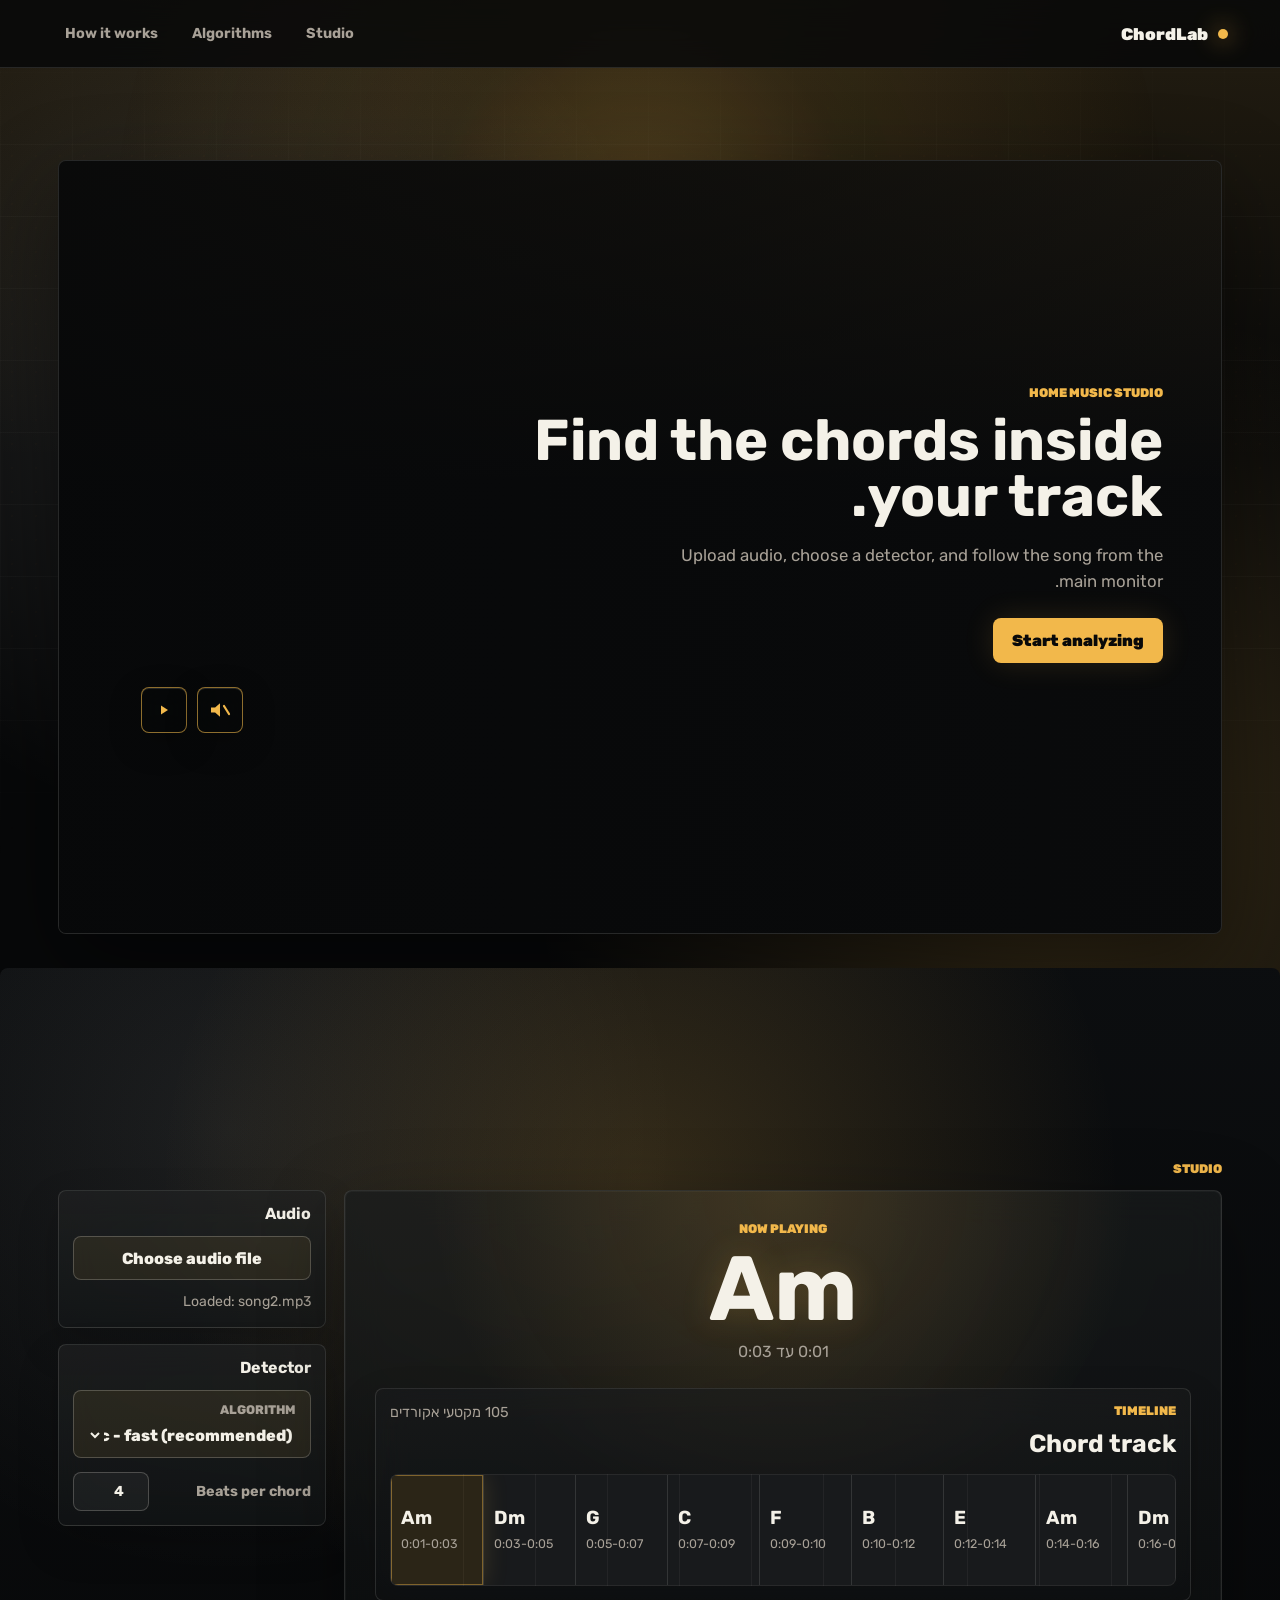
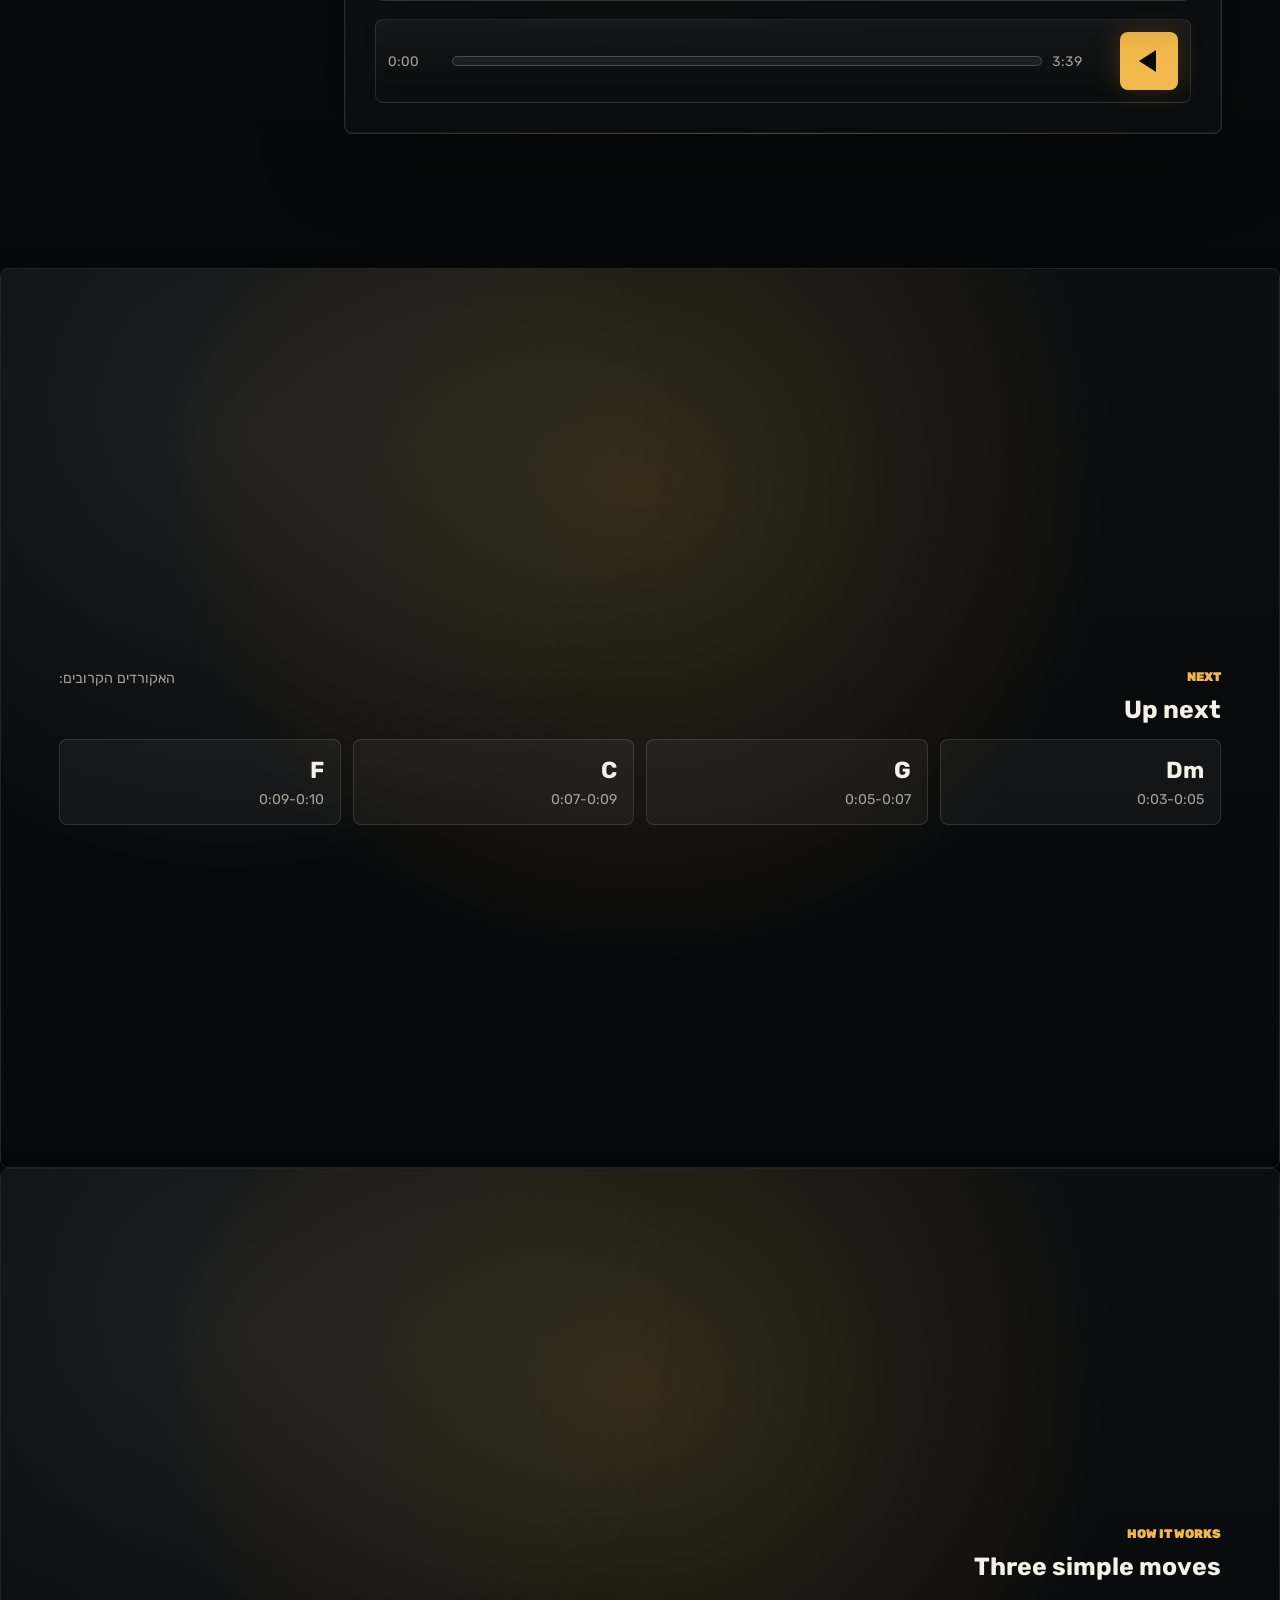
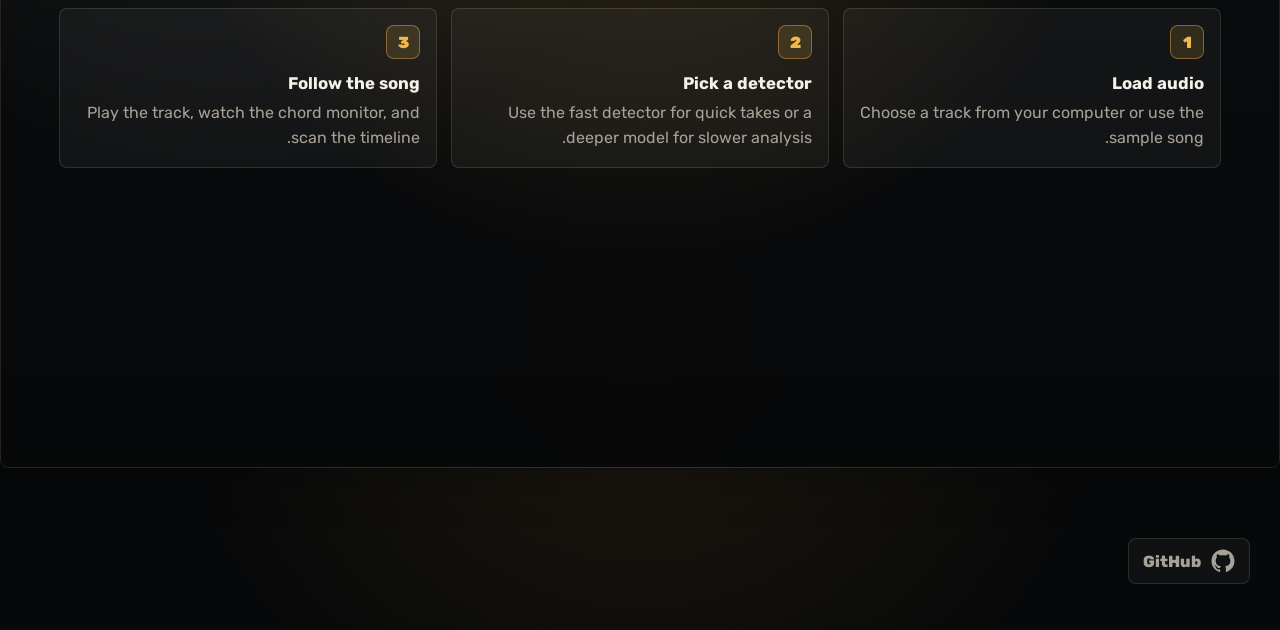
==== index.html @ 719c584e "Keep hero controls inside video frame" ====
<!doctype html>
<html lang="he" dir="rtl">
  <head>
    <meta charset="utf-8">
    <meta name="viewport" content="width=device-width, initial-scale=1">
    <title>Chord Timeline</title>
    <script>
      if ("scrollRestoration" in history) {
        history.scrollRestoration = "manual";
      }
      if (location.hash) {
        history.replaceState(null, "", location.pathname + location.search);
      }
      scrollTo(0, 0);
    </script>
    <link rel="preconnect" href="https://fonts.googleapis.com">
    <link rel="preconnect" href="https://fonts.gstatic.com" crossorigin>
    <link href="https://fonts.googleapis.com/css2?family=Rubik:wght@400;500;700;800;900&display=swap" rel="stylesheet">
    <link rel="stylesheet" href="style.css?v=hero-video-controls-5">
  </head>
  <body>
    <div class="studio-layout">
      <header class="top-bar site-header">
        <a class="brand" href="#top">ChordLab</a>
        <nav aria-label="Main navigation">
          <a href="#workspace">Studio</a>
          <a href="algorithms.html">Algorithms</a>
          <a href="#flow">How it works</a>
        </nav>
      </header>

      <main id="top">
        <section class="hero studio-hero" aria-labelledby="heroTitle">
          <div class="hero-copy">
            <video id="heroVideo" class="hero-video" src="media/herovideo2.mp4" playsinline autoplay muted loop></video>
            <div class="hero-shade" aria-hidden="true"></div>
            <p class="eyebrow">Home music studio</p>
            <h1 id="heroTitle">Find the chords inside your track.</h1>
            <p class="hero-text">Upload audio, choose a detector, and follow the song from the main monitor.</p>
            <a class="primary-link" href="#workspace">Start analyzing</a>
            <div class="hero-video-controls" aria-label="Hero video controls">
              <button id="heroVideoPlay" class="hero-icon-button" type="button" aria-label="Pause video">
                <span class="hero-video-play-icon" aria-hidden="true">
                  <svg viewBox="0 0 24 24" focusable="false">
                    <path class="play-shape" d="M9 7.5v9l7-4.5z"></path>
                    <rect class="pause-shape" x="7.5" y="6.8" width="3.6" height="10.4" rx="1.1"></rect>
                    <rect class="pause-shape" x="12.9" y="6.8" width="3.6" height="10.4" rx="1.1"></rect>
                  </svg>
                </span>
              </button>
              <button id="heroVideoMute" class="hero-icon-button" type="button" aria-label="Sound on">
                <span class="hero-video-sound-icon" aria-hidden="true">
                  <svg viewBox="0 0 24 24" focusable="false">
                    <path class="sound-speaker" d="M3 9.5h4.1L12 5.3v13.4l-4.9-4.2H3z"></path>
                    <path class="sound-wave sound-wave-inner" d="M15.1 8.6a4.8 4.8 0 0 1 0 6.8"></path>
                    <path class="sound-wave sound-wave-outer" d="M17.8 5.9a8.6 8.6 0 0 1 0 12.2"></path>
                    <path class="sound-slash" d="M16 8l5 8"></path>
                  </svg>
                </span>
              </button>
            </div>
          </div>
        </section>

        <section id="workspace" class="workspace studio-workspace" aria-label="Chord analysis studio">
          <div class="section-kicker">Studio</div>
          <div class="workspace-grid studio-workspace-grid">
            <aside class="control-panel" aria-label="Studio controls">
              <section class="upload-card" aria-labelledby="uploadTitle">
                <h2 id="uploadTitle">Audio</h2>
                <label class="file-picker hero-picker">
                  <span>Choose audio file</span>
                  <input id="audioFile" type="file" accept="audio/*">
                </label>
                <p id="audioFileName" class="file-name">Loaded: song2.mp3</p>
                <button id="reanalyzeBtn" class="reanalyze-btn" type="button" hidden>Analyze again</button>
              </section>

              <section class="algorithm-selector" aria-labelledby="algorithmTitle">
                <h2 id="algorithmTitle">Detector</h2>
                <label class="file-picker secondary-picker">
                  <span>Algorithm</span>
                  <select id="detectorSelect">
                    <option value="madmom">Madmom - accurate, slow</option>
                    <option value="pro">Pro - most accurate, slow</option>
                    <option value="basic" selected>Basic - fast (recommended)</option>
                    <option value="bp">Basic Pitch - note based</option>
                  </select>
                </label>

                <label class="beat-control">
                  <span>Beats per chord</span>
                  <input id="beatsPerChord" type="number" min="1" max="16" step="1" value="4">
                </label>
              </section>
            </aside>

            <section class="main-chord-display now-panel" aria-labelledby="currentChordLabel">
              <p id="currentChordLabel" class="eyebrow">Now playing</p>
              <h2 id="currentChord">--</h2>
              <p id="currentRange">Press Play to start</p>
              <div id="analysisAnimation" class="analysis-animation" aria-label="Analyzing audio" hidden>
                <div class="studio-strings" aria-hidden="true">
                  <span></span>
                  <span></span>
                  <span></span>
                  <span></span>
                  <span></span>
                  <span></span>
                </div>
                <div class="piano-loader" aria-hidden="true">
                  <span></span>
                  <span></span>
                  <span></span>
                  <span></span>
                  <span></span>
                  <span></span>
                  <span></span>
                  <span></span>
                </div>
              </div>

              <audio id="audio" preload="metadata" src="media/audio/song2.mp3"></audio>

              <section class="timeline-panel timeline-section" aria-labelledby="timelineTitle">
                <div class="section-heading">
                  <div>
                    <div class="section-kicker">Timeline</div>
                    <h2 id="timelineTitle">Chord track</h2>
                  </div>
                  <p id="chordCount">Loading chords...</p>
                </div>
                <div id="timeline" class="timeline"></div>
              </section>

              <div class="studio-player" aria-label="Audio player">
                <button id="playPauseBtn" class="play-toggle" type="button" aria-label="Play">
                  <span class="play-icon" aria-hidden="true"></span>
                </button>
                <div class="player-main">
                  <div class="time-row">
                    <span id="elapsed">0:00</span>
                    <label class="seek-wrap" aria-label="Track progress">
                      <input id="studioSeek" class="studio-seek" type="range" min="0" max="1000" value="0" step="1">
                      <span class="progress-track" aria-hidden="true">
                        <span id="progressFill"></span>
                      </span>
                    </label>
                    <span id="duration">0:00</span>
                  </div>
                </div>
              </div>
            </section>
          </div>
        </section>

        <div class="deferred-lyrics" hidden>
          <p id="lyricsStatus"></p>
          <input id="lyricsFile" type="file" accept="application/json,.json">
          <div id="lyricsLine"></div>
        </div>

        <section class="next-section" aria-label="Upcoming chords">
          <div class="section-heading">
            <div>
              <div class="section-kicker">Next</div>
              <h2>Up next</h2>
            </div>
            <p id="nextLabel">Upcoming chords appear here during playback.</p>
          </div>
          <div id="upNext" class="up-next"></div>
        </section>

        <section id="flow" class="how-it-works flow-section" aria-label="How it works">
          <div class="section-kicker">How it works</div>
          <h2>Three simple moves</h2>
          <div class="flow-grid">
            <article>
              <span>1</span>
              <h3>Load audio</h3>
              <p>Choose a track from your computer or use the sample song.</p>
            </article>
            <article>
              <span>2</span>
              <h3>Pick a detector</h3>
              <p>Use the fast detector for quick takes or a deeper model for slower analysis.</p>
            </article>
            <article>
              <span>3</span>
              <h3>Follow the song</h3>
              <p>Play the track, watch the chord monitor, and scan the timeline.</p>
            </article>
          </div>
        </section>
      </main>
    </div>

    <footer class="site-footer">
      <a class="github-link" href="https://github.com/mosheohana/chords" target="_blank" rel="noreferrer">
        <svg aria-hidden="true" viewBox="0 0 24 24" width="24" height="24">
          <path fill="currentColor" d="M12 .5C5.65.5.5 5.65.5 12c0 5.09 3.29 9.4 7.86 10.93.58.1.79-.25.79-.56v-2.02c-3.2.7-3.88-1.38-3.88-1.38-.52-1.33-1.28-1.69-1.28-1.69-1.05-.72.08-.71.08-.71 1.16.08 1.77 1.19 1.77 1.19 1.03 1.76 2.7 1.25 3.36.96.1-.75.4-1.25.73-1.54-2.55-.29-5.23-1.28-5.23-5.68 0-1.25.45-2.28 1.18-3.08-.12-.29-.51-1.46.11-3.04 0 0 .97-.31 3.16 1.18A10.9 10.9 0 0 1 12 6.17c.98 0 1.95.13 2.87.39 2.19-1.49 3.15-1.18 3.15-1.18.63 1.58.24 2.75.12 3.04.74.8 1.18 1.83 1.18 3.08 0 4.42-2.69 5.39-5.25 5.67.41.35.78 1.05.78 2.12v3.08c0 .31.21.67.8.56A11.51 11.51 0 0 0 23.5 12C23.5 5.65 18.35.5 12 .5Z"/>
        </svg>
        <span>GitHub</span>
      </a>
    </footer>

    <script src="app.js?v=organized-paths-1"></script>
  </body>
</html>
---- style.css ----
:root {
  --bg: #070809;
  --panel: #101214;
  --panel-2: #16191c;
  --panel-3: #1d2125;
  --text: #f4f1e8;
  --muted: #a8a197;
  --soft: #706a61;
  --line: rgba(244, 241, 232, 0.12);
  --line-strong: rgba(244, 241, 232, 0.22);
  --accent: #f2b84b;
  --accent-soft: rgba(242, 184, 75, 0.14);
  --accent-line: rgba(242, 184, 75, 0.42);
  --shadow: 0 24px 70px rgba(0, 0, 0, 0.42);
  --cursor-x: 50vw;
  --cursor-y: 24vh;
}

* {
  box-sizing: border-box;
}

html {
  scroll-behavior: smooth;
}

body {
  position: relative;
  margin: 0;
  min-height: 100vh;
  background:
    radial-gradient(circle at 18% 10%, rgba(244, 241, 232, 0.12), transparent 28rem),
    radial-gradient(circle at 84% 22%, rgba(242, 184, 75, 0.2), transparent 34rem),
    radial-gradient(circle at 50% 92%, rgba(242, 184, 75, 0.1), transparent 30rem),
    linear-gradient(180deg, rgba(242, 184, 75, 0.12), transparent 460px),
    var(--bg);
  color: var(--text);
  font-family: "Rubik", Arial, "Noto Sans Hebrew", sans-serif;
}

body::before,
body::after {
  position: fixed;
  inset: 0;
  z-index: 0;
  pointer-events: none;
  content: "";
}

body::before {
  background:
    radial-gradient(
      circle at var(--cursor-x) var(--cursor-y),
      rgba(242, 184, 75, 0.28),
      rgba(242, 184, 75, 0.095) 13rem,
      transparent 34rem
    ),
    radial-gradient(circle at 46% 86%, rgba(244, 241, 232, 0.075), transparent 26rem);
  opacity: 0.95;
  transition: opacity 180ms ease;
}

body::after {
  background-image:
    linear-gradient(rgba(244, 241, 232, 0.04) 1px, transparent 1px),
    linear-gradient(90deg, rgba(244, 241, 232, 0.032) 1px, transparent 1px),
    radial-gradient(circle at center, rgba(242, 184, 75, 0.09), transparent 1px);
  background-size: 72px 72px, 72px 72px, 24px 24px;
  -webkit-mask-image: linear-gradient(180deg, transparent, #000 18%, #000 72%, transparent);
  mask-image: linear-gradient(180deg, transparent, #000 18%, #000 72%, transparent);
  opacity: 0.72;
}

body::selection {
  background: var(--accent);
  color: #090909;
}

a {
  color: inherit;
}

button,
input,
select,
audio {
  font: inherit;
}

h1,
h2,
h3,
p {
  margin-top: 0;
}

.studio-layout {
  position: relative;
  z-index: 1;
  min-height: 100vh;
}

.site-header,
.top-bar {
  position: sticky;
  top: 0;
  z-index: 20;
  display: flex;
  align-items: center;
  justify-content: space-between;
  gap: 16px;
  padding: 16px max(22px, calc((100vw - 1220px) / 2 + 22px));
  border-bottom: 1px solid var(--line);
  background: rgba(7, 8, 9, 0.82);
  backdrop-filter: blur(16px);
}

.brand {
  display: inline-flex;
  align-items: center;
  gap: 10px;
  color: var(--text);
  font-size: 1.05rem;
  font-weight: 900;
  letter-spacing: 0;
  text-decoration: none;
}

.brand::before {
  content: "";
  width: 10px;
  height: 10px;
  border-radius: 50%;
  background: var(--accent);
  box-shadow: 0 0 24px var(--accent);
}

nav {
  display: flex;
  flex-wrap: wrap;
  gap: 8px;
}

nav a {
  padding: 8px 12px;
  border: 1px solid transparent;
  border-radius: 8px;
  color: var(--muted);
  font-size: 0.9rem;
  font-weight: 700;
  text-decoration: none;
  transition: border-color 160ms ease, color 160ms ease, background 160ms ease;
}

nav a:hover {
  border-color: var(--line-strong);
  background: rgba(255, 255, 255, 0.04);
  color: var(--text);
}

main {
  width: min(1220px, calc(100% - 32px));
  margin: 0 auto;
}

.hero {
  width: 100vw;
  margin-inline: calc(50% - 50vw);
}

.hero-copy {
  position: relative;
  display: flex;
  min-height: 100vh;
  flex-direction: column;
  justify-content: center;
  overflow: hidden;
  padding: 88px max(28px, calc((100vw - 1220px) / 2 + 28px));
  border-bottom: 1px solid var(--line);
  background: #0a0b0c;
}

.hero-video,
.hero-shade {
  position: absolute;
  inset: 0;
}

.hero-video {
  z-index: 0;
  width: 100%;
  height: 100%;
  object-fit: cover;
  opacity: 0.74;
  filter: saturate(1.02) contrast(1.04) brightness(1.22);
}

.hero-shade {
  z-index: 1;
  background:
    linear-gradient(90deg, rgba(7, 8, 9, 0.88), rgba(7, 8, 9, 0.58) 56%, rgba(7, 8, 9, 0.2)),
    linear-gradient(180deg, rgba(242, 184, 75, 0.08), transparent 42%);
  pointer-events: none;
}

.hero-copy > :not(.hero-video):not(.hero-shade) {
  position: relative;
  z-index: 2;
}

.hero-video-controls {
  position: absolute;
  top: 24px;
  left: 24px;
  z-index: 3;
  display: flex;
  gap: 10px;
  direction: ltr;
}

.hero-video-controls button {
  display: inline-grid;
  width: 46px;
  height: 46px;
  place-items: center;
  padding: 0;
  border: 1px solid rgba(242, 184, 75, 0.58);
  border-radius: 8px;
  background: rgba(7, 8, 9, 0.54);
  color: var(--accent);
  font-size: 0.82rem;
  font-weight: 900;
  backdrop-filter: blur(12px);
  cursor: pointer;
  box-shadow: 0 10px 32px rgba(0, 0, 0, 0.26), inset 0 1px 0 rgba(244, 241, 232, 0.12);
  transition: transform 160ms ease, background 160ms ease, color 160ms ease, box-shadow 160ms ease;
}

.hero-video-controls button:hover {
  transform: translateY(-1px);
  background: rgba(242, 184, 75, 0.92);
  color: #090909;
  box-shadow: 0 0 36px rgba(242, 184, 75, 0.34), inset 0 1px 0 rgba(244, 241, 232, 0.22);
}

.hero-video-play-icon {
  display: block;
  width: 24px;
  height: 24px;
}

.hero-video-play-icon svg {
  display: block;
  width: 100%;
  height: 100%;
}

.play-shape,
.pause-shape {
  fill: currentColor;
}

.play-shape {
  opacity: 0;
}

.pause-shape {
  opacity: 1;
}

.hero-video-play-icon.is-paused .play-shape {
  opacity: 1;
}

.hero-video-play-icon.is-paused .pause-shape {
  opacity: 0;
}

.hero-video-sound-icon {
  display: block;
  width: 24px;
  height: 24px;
}

.hero-video-sound-icon svg {
  display: block;
  width: 100%;
  height: 100%;
}

.sound-speaker {
  fill: currentColor;
}

.sound-wave,
.sound-slash {
  fill: none;
  stroke: currentColor;
  stroke-linecap: round;
  stroke-linejoin: round;
  stroke-width: 2.2;
}

.sound-slash {
  opacity: 0;
}

.hero-video-sound-icon.is-muted .sound-wave {
  opacity: 0;
}

.hero-video-sound-icon.is-muted .sound-slash {
  opacity: 1;
}

.eyebrow,
.section-kicker {
  margin-bottom: 12px;
  color: var(--accent);
  font-size: 0.78rem;
  font-weight: 900;
  letter-spacing: 0;
  text-transform: uppercase;
}

h1 {
  max-width: 680px;
  margin-bottom: 18px;
  font-size: 3.6rem;
  line-height: 0.98;
  letter-spacing: 0;
}

h2 {
  margin-bottom: 10px;
  font-size: 1.55rem;
  line-height: 1.1;
  letter-spacing: 0;
}

h3 {
  margin-bottom: 8px;
  font-size: 1.05rem;
  letter-spacing: 0;
}

.hero-text {
  max-width: 520px;
  margin-bottom: 24px;
  color: var(--muted);
  font-size: 1.05rem;
  line-height: 1.55;
}

.primary-link {
  display: inline-flex;
  width: fit-content;
  align-items: center;
  justify-content: center;
  padding: 12px 18px;
  border: 1px solid var(--accent-line);
  border-radius: 8px;
  background: var(--accent);
  color: #090909;
  font-weight: 900;
  text-decoration: none;
  box-shadow: 0 0 30px var(--accent-soft);
  transition: transform 160ms ease, box-shadow 160ms ease;
}

.primary-link:hover {
  transform: translateY(-1px);
  box-shadow: 0 0 42px rgba(242, 184, 75, 0.26);
}

.workspace,
.next-section,
.flow-section {
  margin-top: 24px;
}

.hero,
.workspace,
.next-section,
.flow-section {
  scroll-margin-top: 86px;
}

.studio-workspace {
  padding: 0;
  border: 0;
  border-radius: 8px;
  background: transparent;
  box-shadow: none;
}

.studio-workspace-grid {
  display: grid;
  grid-template-columns: minmax(230px, 268px) minmax(0, 1fr);
  grid-template-areas:
    "controls monitor";
  gap: 18px;
  align-items: stretch;
  direction: ltr;
}

.control-panel {
  grid-area: controls;
  display: grid;
  grid-template-columns: 1fr;
  gap: 16px;
  min-width: 0;
  align-content: start;
  direction: rtl;
}

.upload-card,
.algorithm-selector,
.main-chord-display,
.lyrics-panel,
.timeline-panel,
.next-section,
.flow-section {
  border: 1px solid var(--line);
  border-radius: 8px;
  background:
    linear-gradient(180deg, rgba(244, 241, 232, 0.055), rgba(244, 241, 232, 0.018)),
    rgba(14, 16, 18, 0.64);
  box-shadow: 0 18px 42px rgba(0, 0, 0, 0.18);
  backdrop-filter: blur(18px);
}

.upload-card,
.algorithm-selector {
  min-width: 0;
  padding: 14px;
}

.upload-card h2,
.algorithm-selector h2 {
  margin-bottom: 14px;
  color: var(--text);
  font-size: 1rem;
}

.file-picker {
  position: relative;
  display: inline-flex;
  width: 100%;
  min-height: 44px;
  align-items: center;
  justify-content: center;
  padding: 11px 14px;
  border: 1px solid var(--line-strong);
  border-radius: 8px;
  background: rgba(242, 184, 75, 0.08);
  color: var(--text);
  font-weight: 800;
  cursor: pointer;
  transition: border-color 160ms ease, background 160ms ease, transform 160ms ease;
}

.file-picker:hover {
  transform: translateY(-1px);
  border-color: var(--accent-line);
  background: var(--accent-soft);
}

.file-picker input[type="file"] {
  position: absolute;
  inline-size: 1px;
  block-size: 1px;
  opacity: 0;
  pointer-events: none;
}

.algorithm-selector .file-picker {
  display: grid;
  grid-template-columns: 1fr;
  gap: 8px;
  justify-items: stretch;
  text-align: start;
}

.algorithm-selector .file-picker span {
  color: var(--muted);
  font-size: 0.78rem;
  text-transform: uppercase;
}

.file-picker select {
  position: static;
  width: 100%;
  height: auto;
  opacity: 1;
  border: 0;
  outline: 0;
  background: transparent;
  color: var(--text);
  cursor: pointer;
}

.file-picker select option {
  background: var(--panel-2);
  color: var(--text);
}

.file-name {
  margin: 12px 0 0;
  color: var(--muted);
  font-size: 0.88rem;
  line-height: 1.45;
  word-break: break-word;
}

.reanalyze-btn {
  width: 100%;
  margin-top: 12px;
  padding: 11px 14px;
  border: 1px solid var(--accent-line);
  border-radius: 8px;
  background: var(--accent);
  color: #090909;
  font-weight: 900;
  cursor: pointer;
}

.beat-control {
  display: grid;
  grid-template-columns: 1fr 76px;
  gap: 10px;
  align-items: center;
  margin-top: 14px;
  color: var(--muted);
  font-size: 0.9rem;
  font-weight: 700;
}

.beat-control input {
  width: 100%;
  padding: 10px;
  border: 1px solid var(--line-strong);
  border-radius: 8px;
  outline: 0;
  background: rgba(255, 255, 255, 0.045);
  color: var(--text);
  text-align: center;
}

.beat-control input:focus,
.file-picker:focus-within {
  border-color: var(--accent-line);
  box-shadow: 0 0 0 3px var(--accent-soft);
}

.main-chord-display {
  grid-area: monitor;
  display: flex;
  min-width: 0;
  min-height: 544px;
  flex-direction: column;
  justify-content: flex-start;
  padding: 30px;
  direction: rtl;
  background:
    radial-gradient(circle at 50% 0%, rgba(242, 184, 75, 0.16), transparent 22rem),
    linear-gradient(180deg, rgba(244, 241, 232, 0.055), rgba(244, 241, 232, 0.016)),
    rgba(8, 10, 12, 0.72);
  box-shadow:
    inset 0 0 0 1px rgba(255, 255, 255, 0.035),
    0 26px 80px rgba(0, 0, 0, 0.34);
}

.main-chord-display.is-analyzing {
  border-color: var(--accent-line);
  box-shadow:
    inset 0 0 0 1px rgba(242, 184, 75, 0.1),
    0 0 52px rgba(242, 184, 75, 0.12),
    0 26px 80px rgba(0, 0, 0, 0.46);
}

#currentChord {
  margin: 0 0 12px;
  color: var(--text);
  font-size: 5.7rem;
  line-height: 0.9;
  overflow-wrap: anywhere;
  word-break: break-word;
  text-shadow: 0 0 34px rgba(242, 184, 75, 0.2);
}

#currentRange {
  min-height: 1.4em;
  margin-bottom: 22px;
  color: var(--muted);
  font-size: 1rem;
  text-align: center;
}

#currentChordLabel,
#currentChord {
  text-align: center;
}

.analysis-animation {
  width: min(360px, 100%);
  margin: 4px 0 26px;
  padding: 18px;
  border: 1px solid var(--accent-line);
  border-radius: 8px;
  background:
    linear-gradient(180deg, rgba(242, 184, 75, 0.1), transparent),
    rgba(0, 0, 0, 0.2);
  box-shadow: inset 0 0 34px rgba(242, 184, 75, 0.08), 0 0 38px rgba(242, 184, 75, 0.12);
}

.analysis-animation[hidden] {
  display: none;
}

.studio-strings {
  display: grid;
  gap: 7px;
  margin-bottom: 18px;
}

.studio-strings span {
  display: block;
  height: 2px;
  border-radius: 999px;
  background: linear-gradient(90deg, transparent, var(--accent), transparent);
  opacity: 0.42;
  transform-origin: center;
  animation: string-vibrate 720ms ease-in-out infinite;
}

.studio-strings span:nth-child(2) {
  animation-delay: 80ms;
}

.studio-strings span:nth-child(3) {
  animation-delay: 160ms;
}

.studio-strings span:nth-child(4) {
  animation-delay: 240ms;
}

.studio-strings span:nth-child(5) {
  animation-delay: 320ms;
}

.studio-strings span:nth-child(6) {
  animation-delay: 400ms;
}

.piano-loader {
  display: grid;
  height: 74px;
  grid-template-columns: repeat(8, 1fr);
  gap: 5px;
  align-items: end;
  direction: ltr;
}

.piano-loader span {
  display: block;
  height: 42px;
  border: 1px solid rgba(242, 184, 75, 0.22);
  border-radius: 0 0 6px 6px;
  background: linear-gradient(180deg, rgba(244, 241, 232, 0.94), rgba(244, 241, 232, 0.7));
  box-shadow: 0 10px 24px rgba(0, 0, 0, 0.22);
  animation: piano-key 960ms ease-in-out infinite;
}

.piano-loader span:nth-child(2) {
  animation-delay: 80ms;
}

.piano-loader span:nth-child(3) {
  animation-delay: 160ms;
}

.piano-loader span:nth-child(4) {
  animation-delay: 240ms;
}

.piano-loader span:nth-child(5) {
  animation-delay: 320ms;
}

.piano-loader span:nth-child(6) {
  animation-delay: 400ms;
}

.piano-loader span:nth-child(7) {
  animation-delay: 480ms;
}

.piano-loader span:nth-child(8) {
  animation-delay: 560ms;
}

@keyframes string-vibrate {
  0%,
  100% {
    opacity: 0.32;
    transform: scaleX(0.96) translateY(0);
  }

  50% {
    opacity: 0.85;
    transform: scaleX(1.02) translateY(-1px);
  }
}

@keyframes piano-key {
  0%,
  100% {
    height: 42px;
    filter: brightness(0.92);
    transform: translateY(0);
  }

  45% {
    height: 64px;
    filter: brightness(1.12);
    transform: translateY(-2px);
  }
}

audio {
  display: none;
}

.studio-player {
  display: grid;
  grid-template-columns: 58px 1fr;
  gap: 14px;
  align-items: center;
  width: 100%;
  margin-top: 18px;
  padding: 12px;
  border: 1px solid var(--line);
  border-radius: 8px;
  background:
    linear-gradient(180deg, rgba(255, 255, 255, 0.055), transparent),
    rgba(0, 0, 0, 0.2);
  box-shadow: inset 0 0 28px rgba(255, 255, 255, 0.025);
}

.play-toggle {
  display: inline-grid;
  width: 58px;
  height: 58px;
  place-items: center;
  border: 1px solid var(--accent-line);
  border-radius: 8px;
  background: var(--accent);
  color: #090909;
  cursor: pointer;
  box-shadow: 0 0 28px rgba(242, 184, 75, 0.2);
  transition: transform 160ms ease, box-shadow 160ms ease, filter 160ms ease;
}

.play-toggle:hover {
  transform: translateY(-1px);
  box-shadow: 0 0 38px rgba(242, 184, 75, 0.28);
  filter: brightness(1.04);
}

.play-icon {
  display: block;
  width: 0;
  height: 0;
  margin-inline-start: 4px;
  border-block: 11px solid transparent;
  border-inline-start: 17px solid currentColor;
}

.play-toggle.is-playing .play-icon {
  width: 18px;
  height: 22px;
  margin-inline-start: 0;
  border: 0;
  background:
    linear-gradient(90deg, currentColor 0 35%, transparent 35% 65%, currentColor 65% 100%);
}

.player-main {
  min-width: 0;
}

.time-row {
  display: grid;
  grid-template-columns: 54px minmax(0, 1fr) 54px;
  gap: 10px;
  align-items: center;
  direction: ltr;
  color: var(--muted);
  font-size: 0.86rem;
  font-variant-numeric: tabular-nums;
}

.seek-wrap {
  position: relative;
  display: block;
  min-width: 0;
  height: 22px;
}

.studio-seek {
  position: absolute;
  inset: 0;
  z-index: 2;
  width: 100%;
  height: 100%;
  margin: 0;
  opacity: 0;
  cursor: pointer;
}

.progress-track {
  position: absolute;
  inset: 6px 0;
  display: block;
  height: 10px;
  overflow: hidden;
  border: 1px solid var(--line-strong);
  border-radius: 8px;
  background: rgba(255, 255, 255, 0.06);
}

#progressFill {
  display: block;
  width: 0%;
  height: 100%;
  border-radius: inherit;
  background: var(--accent);
  box-shadow: 0 0 18px rgba(242, 184, 75, 0.45);
  transition: width 120ms linear;
}

.lyrics-panel {
  grid-area: lyrics;
  display: flex;
  min-width: 0;
  min-height: 430px;
  flex-direction: column;
  padding: 18px;
}

.section-heading {
  display: flex;
  justify-content: space-between;
  gap: 16px;
  align-items: flex-start;
  margin-bottom: 16px;
}

.section-heading h2 {
  margin-bottom: 0;
}

.section-heading p {
  max-width: 320px;
  margin-bottom: 0;
  color: var(--muted);
  font-size: 0.9rem;
  line-height: 1.45;
}

.lyrics-picker {
  margin-bottom: 14px;
}

.lyrics-line {
  flex: 1;
  min-height: 210px;
  max-height: 330px;
  overflow-y: auto;
  padding: 18px;
  border: 1px solid var(--line);
  border-radius: 8px;
  background: rgba(0, 0, 0, 0.18);
  color: var(--text);
  font-size: 1.1rem;
  line-height: 2.1;
}

.word {
  position: relative;
  display: inline-block;
  margin: 20px 5px 0;
  padding: 0 4px;
  border-radius: 6px;
}

.word::before {
  content: attr(data-chord);
  position: absolute;
  right: 50%;
  bottom: 100%;
  transform: translateX(50%);
  color: var(--accent);
  font-size: 0.76rem;
  font-weight: 900;
  white-space: nowrap;
}

.active-word {
  background: var(--accent-soft);
  box-shadow: inset 0 -2px 0 var(--accent);
}

.timeline-panel {
  width: 100%;
  margin-top: auto;
  padding: 14px;
  background:
    linear-gradient(180deg, rgba(244, 241, 232, 0.045), rgba(244, 241, 232, 0.012)),
    rgba(10, 12, 14, 0.62);
}

.main-chord-display .timeline-panel {
  direction: rtl;
}

.timeline {
  display: flex;
  min-height: 112px;
  overflow-x: auto;
  overflow-y: hidden;
  -webkit-overflow-scrolling: touch;
  border: 1px solid var(--line);
  border-radius: 8px;
  background:
    repeating-linear-gradient(
      90deg,
      rgba(255, 255, 255, 0.045) 0,
      rgba(255, 255, 255, 0.045) 1px,
      transparent 1px,
      transparent 72px
    ),
    #0b0d0f;
  scrollbar-color: var(--accent) rgba(255, 255, 255, 0.08);
  direction: ltr;
}

.segment {
  position: relative;
  display: flex;
  flex: 0 0 var(--segment-width);
  min-width: 92px;
  flex-direction: column;
  justify-content: center;
  gap: 8px;
  padding: 12px 10px;
  border: 0;
  border-inline-start: 1px solid var(--line);
  background: rgba(255, 255, 255, 0.055);
  color: var(--text);
  cursor: pointer;
  transition: background 140ms ease, color 140ms ease, box-shadow 140ms ease;
}

.segment:first-child {
  border-inline-start: 0;
}

.segment:hover {
  background: rgba(255, 255, 255, 0.085);
}

.segment.active {
  background: var(--accent-soft);
  box-shadow: inset 0 0 0 1px var(--accent-line), 0 0 24px rgba(242, 184, 75, 0.16);
}

.segment strong {
  overflow-wrap: anywhere;
  color: var(--text);
  font-size: 1.18rem;
  line-height: 1.1;
  letter-spacing: 0;
}

.segment span {
  color: var(--muted);
  font-size: 0.78rem;
  direction: ltr;
  text-align: right;
}

.next-section,
.flow-section {
  padding: 22px;
}

.up-next {
  display: grid;
  grid-template-columns: repeat(auto-fit, minmax(130px, 1fr));
  gap: 12px;
}

.next-card,
.flow-grid article {
  min-height: 84px;
  padding: 16px;
  border: 1px solid var(--line);
  border-radius: 8px;
  background: rgba(255, 255, 255, 0.045);
}

.next-card strong {
  display: block;
  margin-bottom: 5px;
  color: var(--text);
  font-size: 1.45rem;
}

.next-card span {
  display: inline-block;
  color: var(--muted);
  font-size: 0.88rem;
  direction: ltr;
}

.flow-section {
  margin-bottom: 52px;
}

.flow-grid {
  display: grid;
  grid-template-columns: repeat(3, 1fr);
  gap: 14px;
  margin-top: 18px;
}

.flow-grid article span {
  display: inline-flex;
  width: 34px;
  height: 34px;
  align-items: center;
  justify-content: center;
  margin-bottom: 14px;
  border: 1px solid var(--accent-line);
  border-radius: 8px;
  background: var(--accent-soft);
  color: var(--accent);
  font-weight: 900;
}

.flow-grid p {
  margin-bottom: 0;
  color: var(--muted);
  line-height: 1.55;
}

@media (min-width: 861px) {
  main#top {
    width: 100%;
    padding-bottom: 0;
  }

  main#top > .hero,
  main#top > .workspace,
  main#top > .next-section,
  main#top > .flow-section {
    position: sticky;
    isolation: isolate;
    top: 0;
    width: 100vw;
    min-height: 100vh;
    margin-top: 0;
    margin-inline: calc(50% - 50vw);
    padding: 92px max(28px, calc((100vw - 1220px) / 2 + 28px)) 34px;
  }

  main#top > .hero {
    z-index: 1;
  }

  main#top > .workspace {
    z-index: 2;
    display: flex;
    flex-direction: column;
    justify-content: center;
    gap: 14px;
  }

  main#top > .workspace > .section-kicker {
    margin-bottom: 0;
  }

  main#top > .workspace .studio-workspace-grid {
    flex: 0 1 auto;
    max-height: calc(100vh - 156px);
  }

  main#top > .next-section {
    z-index: 3;
    display: flex;
    flex-direction: column;
    justify-content: center;
  }

  main#top > .flow-section {
    z-index: 4;
    display: flex;
    flex-direction: column;
    justify-content: center;
  }

  .hero-copy {
    min-height: calc(100vh - 126px);
    border: 1px solid var(--line);
    border-radius: 8px;
    box-shadow: 0 32px 90px rgba(0, 0, 0, 0.48);
  }

  .hero-copy,
  main#top > .workspace,
  main#top > .next-section,
  main#top > .flow-section {
    overflow: hidden;
  }

  main#top > .workspace,
  main#top > .next-section,
  main#top > .flow-section {
    background: transparent;
  }

  main#top > .workspace::before,
  main#top > .next-section::before,
  main#top > .flow-section::before {
    position: absolute;
    inset: 0;
    z-index: -1;
    background:
      radial-gradient(circle at var(--cursor-x) var(--cursor-y), rgba(242, 184, 75, 0.18), transparent 30rem),
      radial-gradient(circle at 18% 18%, rgba(244, 241, 232, 0.08), transparent 28rem),
      linear-gradient(180deg, rgba(12, 14, 16, 0.98), rgba(7, 8, 9, 0.96));
    content: "";
  }
}

.info-page main {
  padding-top: 28px;
}

.algorithm-hero {
  display: grid;
  grid-template-columns: minmax(0, 1fr) minmax(320px, 0.82fr);
  gap: 22px;
  align-items: stretch;
  margin-bottom: 22px;
  padding: 22px;
  border: 1px solid var(--line);
  border-radius: 8px;
  background:
    linear-gradient(180deg, rgba(242, 184, 75, 0.08), transparent),
    var(--panel-2);
  box-shadow: var(--shadow);
}

.algorithm-hero > div {
  display: flex;
  flex-direction: column;
  justify-content: center;
  min-height: 360px;
}

.algorithm-hero h1 {
  max-width: 720px;
  font-size: 3rem;
}

.algorithm-hero p:not(.eyebrow) {
  max-width: 660px;
  color: var(--muted);
  font-size: 1.06rem;
  line-height: 1.7;
}

.algorithm-hero img,
.algorithm-card img {
  width: 100%;
  height: 100%;
  border-radius: 8px;
  object-fit: cover;
  filter: saturate(0.86) contrast(1.04);
}

.algorithm-hero img {
  min-height: 360px;
}

.algorithm-grid {
  display: grid;
  grid-template-columns: repeat(2, minmax(0, 1fr));
  gap: 16px;
}

.algorithm-card {
  display: grid;
  grid-template-columns: minmax(160px, 0.72fr) minmax(0, 1fr);
  gap: 16px;
  min-width: 0;
  padding: 16px;
  border: 1px solid var(--line);
  border-radius: 8px;
  background: var(--panel-2);
}

.algorithm-card img {
  min-height: 230px;
}

.algorithm-card > div {
  display: flex;
  flex-direction: column;
  justify-content: center;
}

.algorithm-card p {
  color: var(--muted);
  line-height: 1.65;
}

.algorithm-note {
  margin-bottom: 0;
  padding: 10px 12px;
  border: 1px solid var(--accent-line);
  border-radius: 8px;
  background: var(--accent-soft);
  color: var(--text);
  font-weight: 700;
}

.algorithm-summary {
  margin: 22px 0 52px;
  padding: 22px;
  border: 1px solid var(--line);
  border-radius: 8px;
  background: var(--panel-2);
}

.summary-grid {
  display: grid;
  grid-template-columns: repeat(4, minmax(0, 1fr));
  gap: 12px;
}

.summary-grid p {
  margin: 0;
  padding: 14px;
  border: 1px solid var(--line);
  border-radius: 8px;
  background: rgba(255, 255, 255, 0.045);
  color: var(--muted);
  line-height: 1.55;
}

.summary-grid strong {
  color: var(--text);
}

.site-footer {
  position: relative;
  z-index: 1;
  width: min(1220px, calc(100% - 32px));
  margin: 0 auto 28px;
  padding: 18px 0;
  color: var(--muted);
}

.github-link {
  display: inline-flex;
  align-items: center;
  gap: 10px;
  padding: 10px 14px;
  border: 1px solid var(--line);
  border-radius: 8px;
  background: rgba(255, 255, 255, 0.04);
  color: var(--muted);
  font-weight: 800;
  text-decoration: none;
  transition: border-color 160ms ease, color 160ms ease;
}

.github-link:hover {
  border-color: var(--accent-line);
  color: var(--text);
}

.github-link svg {
  flex: 0 0 auto;
}

@media (max-width: 1120px) {
  .studio-workspace-grid {
    grid-template-columns: minmax(210px, 246px) minmax(0, 1fr);
  }

  .main-chord-display {
    padding: 24px;
  }

  #currentChord {
    font-size: 5rem;
  }
}

@media (max-width: 980px) {
  .studio-workspace-grid {
    grid-template-columns: 1fr;
    grid-template-areas:
      "monitor"
      "controls";
  }

  .main-chord-display {
    min-height: 340px;
  }

  #currentChord {
    font-size: 4.8rem;
  }

  .control-panel {
    grid-template-columns: 1fr 1fr;
  }

  .algorithm-hero,
  .algorithm-grid,
  .summary-grid {
    grid-template-columns: 1fr 1fr;
  }

  .algorithm-card {
    grid-template-columns: 1fr;
  }

  .algorithm-card img {
    min-height: 210px;
  }
}

@media (max-width: 720px) {
  .site-header,
  .top-bar {
    position: static;
    align-items: flex-start;
    flex-direction: column;
    padding: 14px 16px;
  }

  nav {
    width: 100%;
  }

  nav a {
    flex: 1;
    text-align: center;
  }

  main,
  .site-footer {
    width: min(100% - 20px, 1220px);
  }

  .hero-copy {
    min-height: 100vh;
    padding: 54px 18px;
  }

  h1 {
    font-size: 2.45rem;
  }

  .studio-workspace {
    padding: 0;
  }

  .studio-workspace-grid {
    grid-template-columns: 1fr;
    grid-template-areas:
      "monitor"
      "controls";
  }

  .control-panel {
    grid-template-columns: 1fr;
  }

  .main-chord-display,
  .next-section,
  .flow-section {
    padding: 16px;
  }

  .timeline-panel {
    padding: 14px;
  }

  .main-chord-display {
    min-height: 300px;
  }

  #currentChord {
    font-size: 4.2rem;
  }

  .lyrics-line {
    min-height: 170px;
    max-height: 260px;
  }

  .timeline {
    min-height: 118px;
  }

  .segment {
    min-width: 108px;
    padding: 12px 10px;
  }

  .section-heading {
    display: block;
  }

  .section-heading p {
    margin-top: 8px;
  }

  .flow-grid {
    grid-template-columns: 1fr;
  }

  .algorithm-hero,
  .algorithm-grid,
  .summary-grid {
    grid-template-columns: 1fr;
  }

  .algorithm-hero {
    padding: 16px;
  }

  .algorithm-hero > div,
  .algorithm-hero img {
    min-height: 260px;
  }

  .algorithm-hero h1 {
    font-size: 2.25rem;
  }
}

@media (max-width: 460px) {
  h1 {
    font-size: 2rem;
  }

  .hero-copy {
    min-height: 100vh;
  }

  .hero-video-controls {
    top: 14px;
    left: 14px;
  }

  .hero-video-controls button {
    flex: 1;
    width: auto;
  }

  .primary-link,
  .file-picker,
  .reanalyze-btn {
    width: 100%;
  }

  #currentChord {
    font-size: 3.4rem;
  }

  .time-row {
    grid-template-columns: 44px 1fr 44px;
    font-size: 0.78rem;
  }

  .studio-player {
    grid-template-columns: 1fr;
  }

  .play-toggle {
    width: 100%;
  }

  .beat-control {
    grid-template-columns: 1fr;
  }

  .beat-control input {
    text-align: start;
  }

  .lyrics-line {
    font-size: 1rem;
    line-height: 2;
  }

  .segment strong {
    font-size: 1.12rem;
  }
}
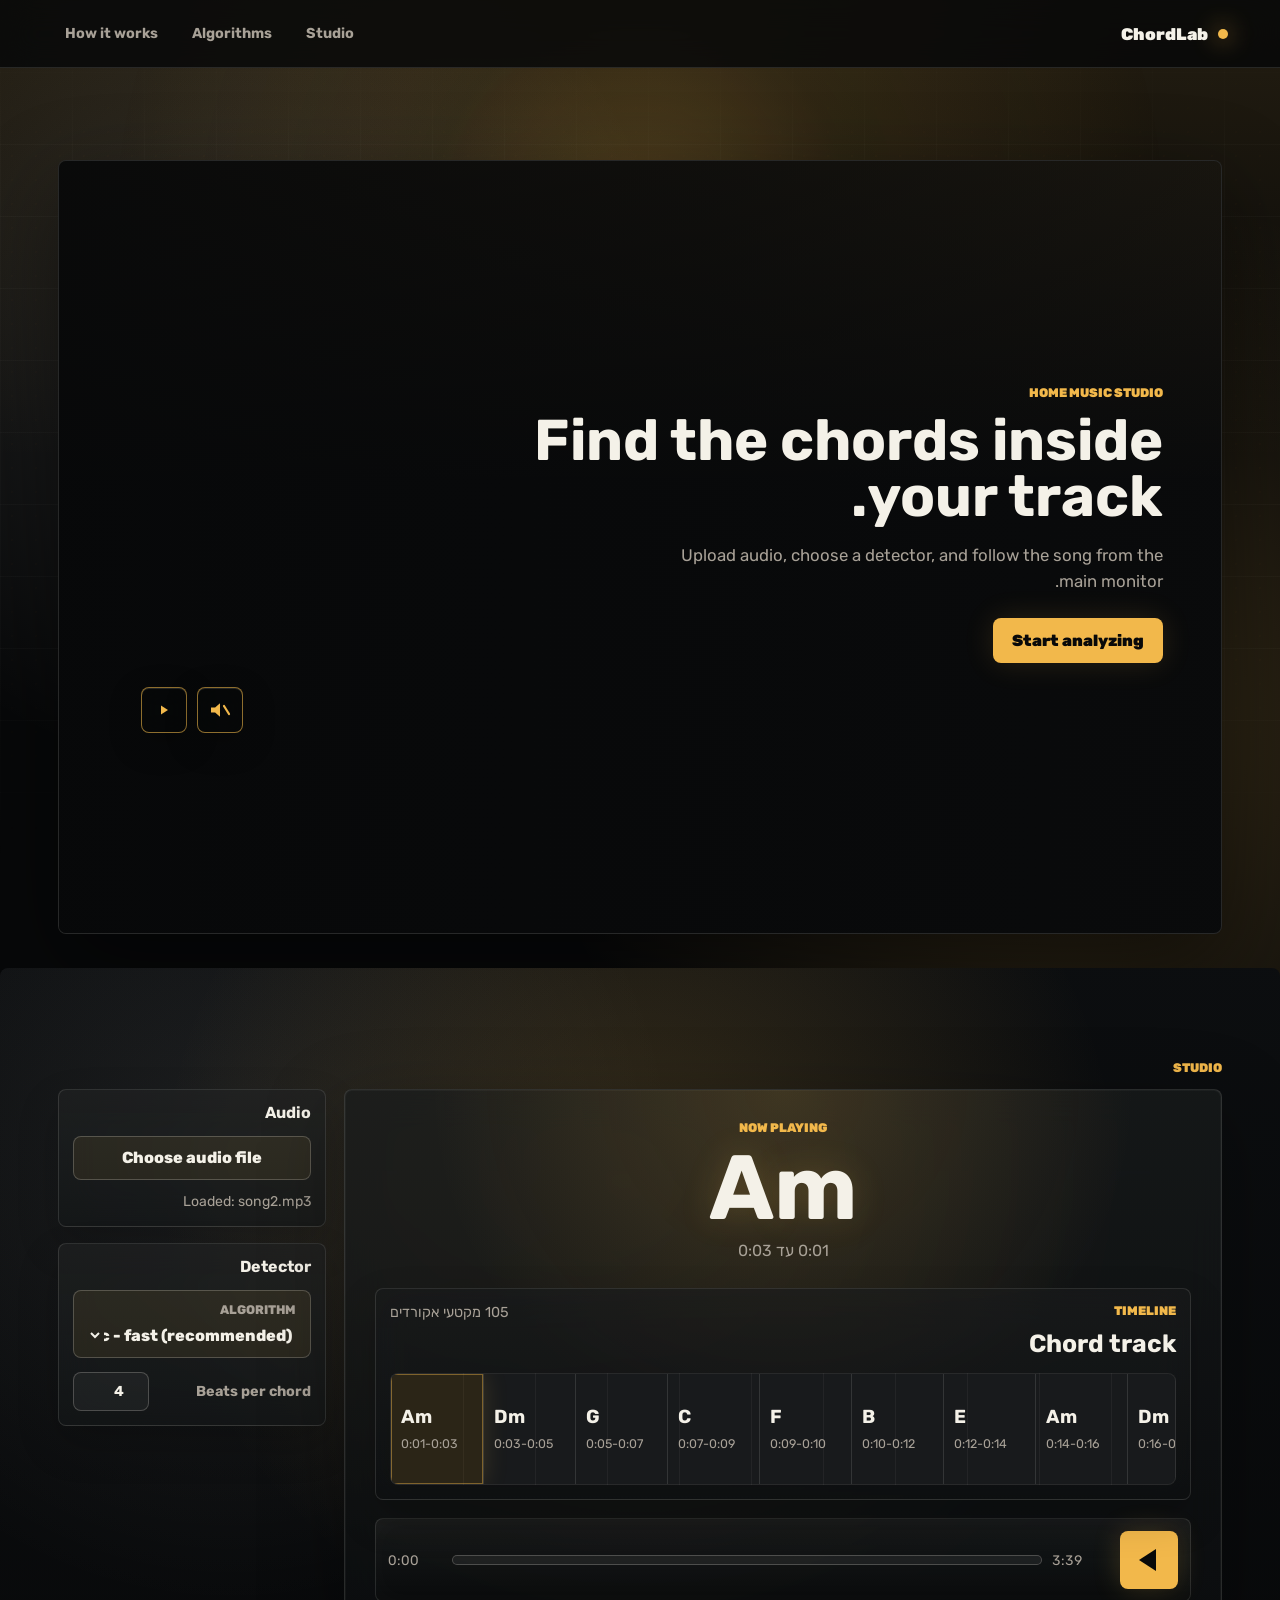
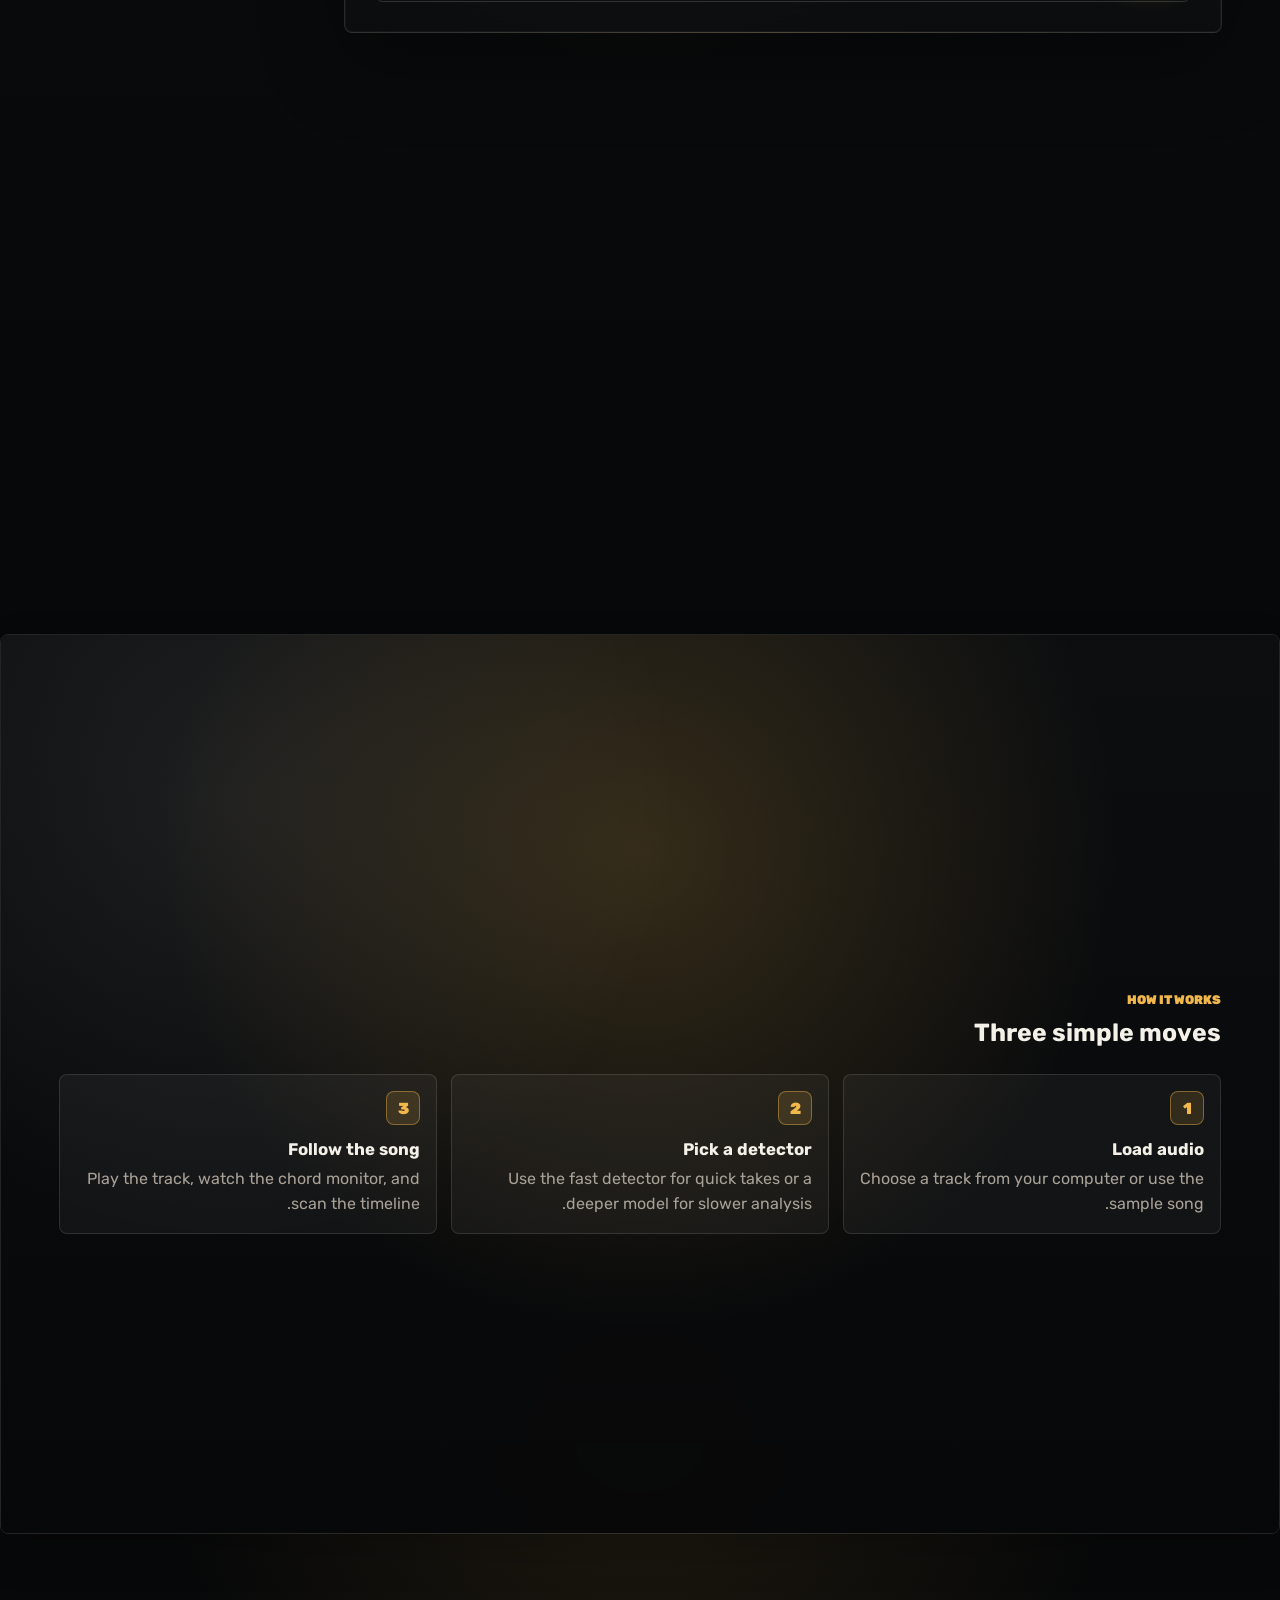
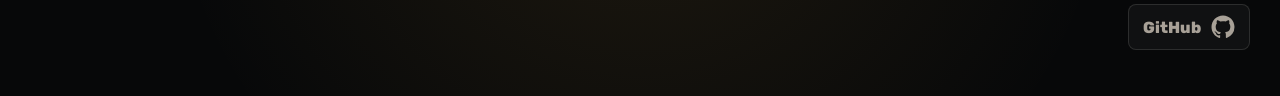
==== commit e740f7d5: "Remove up next panel and extend studio section" ====
--- a/index.html
+++ b/index.html
@@ -16,7 +16,7 @@
     <link rel="preconnect" href="https://fonts.googleapis.com">
     <link rel="preconnect" href="https://fonts.gstatic.com" crossorigin>
     <link href="https://fonts.googleapis.com/css2?family=Rubik:wght@400;500;700;800;900&display=swap" rel="stylesheet">
-    <link rel="stylesheet" href="style.css?v=hero-video-controls-5">
+    <link rel="stylesheet" href="style.css?v=hero-video-mobile-controls-1">
   </head>
   <body>
     <div class="studio-layout">
@@ -81,6 +81,7 @@
                 <label class="file-picker secondary-picker">
                   <span>Algorithm</span>
                   <select id="detectorSelect">
+                    <option value="hmm">HMM - stable sequence model</option>
                     <option value="madmom">Madmom - accurate, slow</option>
                     <option value="pro">Pro - most accurate, slow</option>
                     <option value="basic" selected>Basic - fast (recommended)</option>
@@ -160,16 +161,7 @@
           <div id="lyricsLine"></div>
         </div>
 
-        <section class="next-section" aria-label="Upcoming chords">
-          <div class="section-heading">
-            <div>
-              <div class="section-kicker">Next</div>
-              <h2>Up next</h2>
-            </div>
-            <p id="nextLabel">Upcoming chords appear here during playback.</p>
-          </div>
-          <div id="upNext" class="up-next"></div>
-        </section>
+        <section class="next-section" aria-hidden="true"></section>
 
         <section id="flow" class="how-it-works flow-section" aria-label="How it works">
           <div class="section-kicker">How it works</div>
--- a/style.css
+++ b/style.css
@@ -997,6 +997,15 @@
   padding: 22px;
 }
 
+.next-section {
+  min-height: 180px;
+  padding: 0;
+  border: 0;
+  background: transparent;
+  box-shadow: none;
+  backdrop-filter: none;
+}
+
 .up-next {
   display: grid;
   grid-template-columns: repeat(auto-fit, minmax(130px, 1fr));
@@ -1065,7 +1074,6 @@
 
   main#top > .hero,
   main#top > .workspace,
-  main#top > .next-section,
   main#top > .flow-section {
     position: sticky;
     isolation: isolate;
@@ -1085,8 +1093,10 @@
     z-index: 2;
     display: flex;
     flex-direction: column;
-    justify-content: center;
+    justify-content: flex-start;
     gap: 14px;
+    min-height: 118vh;
+    padding-bottom: 220px;
   }
 
   main#top > .workspace > .section-kicker {
@@ -1095,18 +1105,11 @@
 
   main#top > .workspace .studio-workspace-grid {
     flex: 0 1 auto;
-    max-height: calc(100vh - 156px);
-  }
-
-  main#top > .next-section {
+    max-height: none;
+  }
+
+  main#top > .flow-section {
     z-index: 3;
-    display: flex;
-    flex-direction: column;
-    justify-content: center;
-  }
-
-  main#top > .flow-section {
-    z-index: 4;
     display: flex;
     flex-direction: column;
     justify-content: center;
@@ -1121,19 +1124,16 @@
 
   .hero-copy,
   main#top > .workspace,
-  main#top > .next-section,
   main#top > .flow-section {
     overflow: hidden;
   }
 
   main#top > .workspace,
-  main#top > .next-section,
   main#top > .flow-section {
     background: transparent;
   }
 
   main#top > .workspace::before,
-  main#top > .next-section::before,
   main#top > .flow-section::before {
     position: absolute;
     inset: 0;
@@ -1376,6 +1376,17 @@
     padding: 54px 18px;
   }
 
+  .hero-video-controls {
+    top: 14px;
+    left: 14px;
+    gap: 8px;
+  }
+
+  .hero-video-controls button {
+    width: 44px;
+    height: 44px;
+  }
+
   h1 {
     font-size: 2.45rem;
   }
@@ -1469,13 +1480,20 @@
   }
 
   .hero-video-controls {
-    top: 14px;
-    left: 14px;
+    top: 12px;
+    left: 12px;
   }
 
   .hero-video-controls button {
-    flex: 1;
-    width: auto;
+    flex: 0 0 42px;
+    width: 42px;
+    height: 42px;
+  }
+
+  .hero-video-play-icon,
+  .hero-video-sound-icon {
+    width: 22px;
+    height: 22px;
   }
 
   .primary-link,
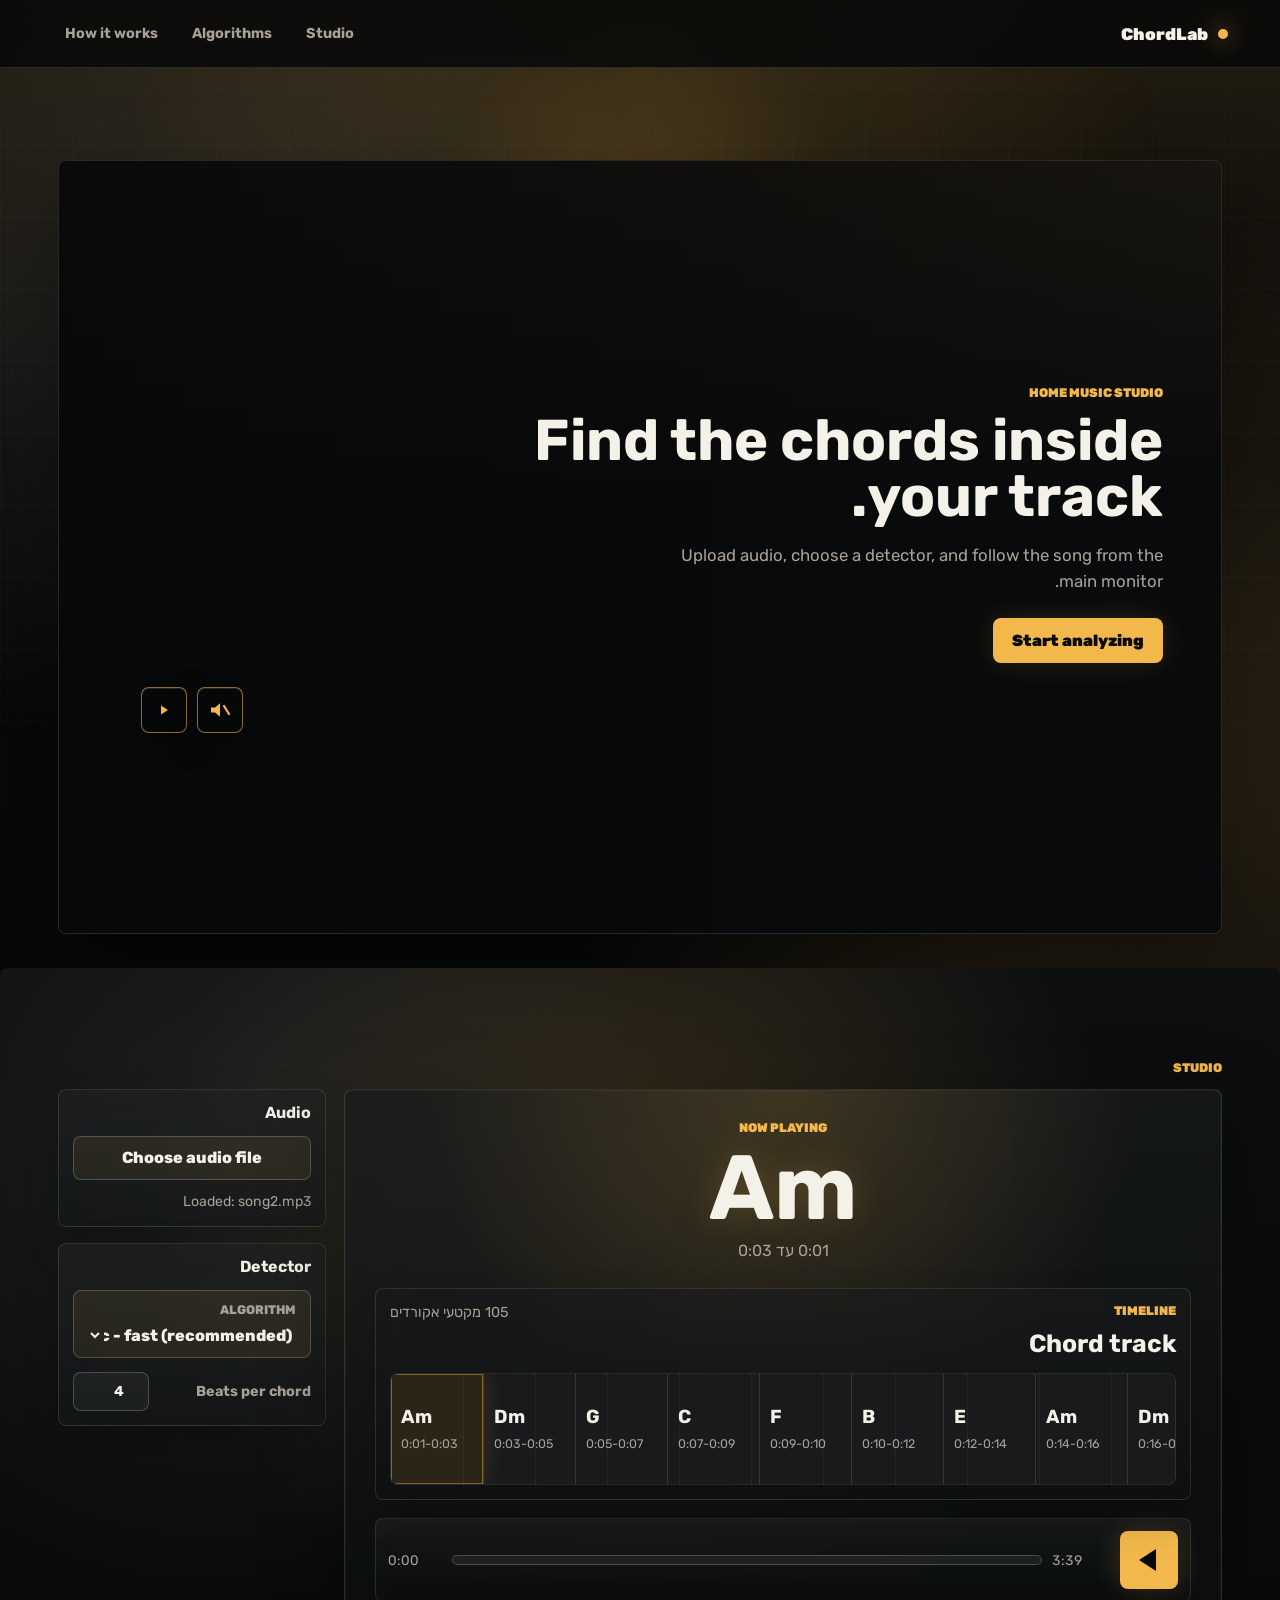
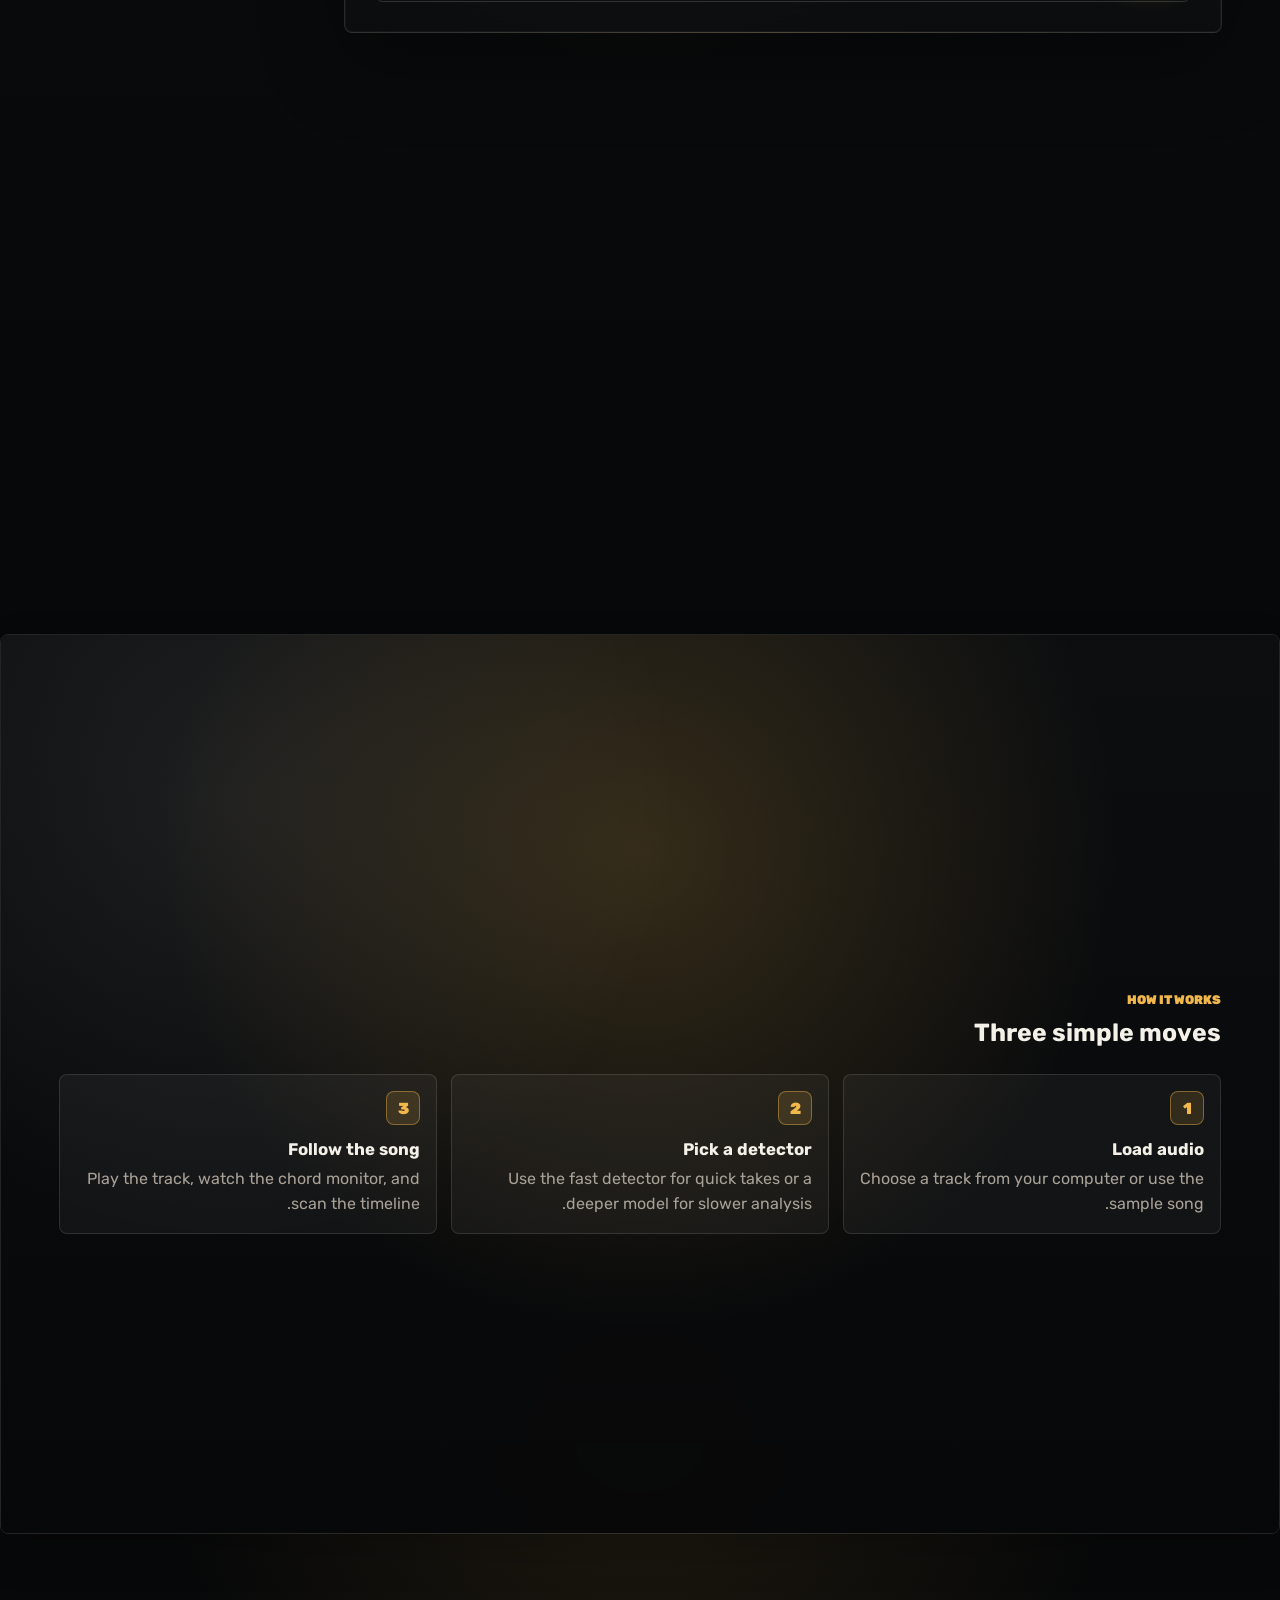
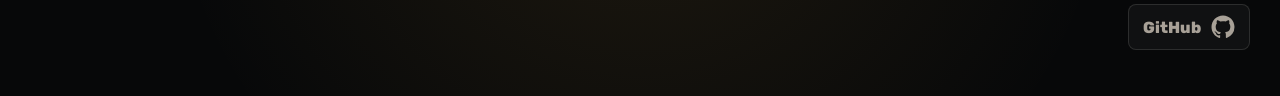
==== commit c26360b3: "Add upload waiting video overlay" ====
--- a/index.html
+++ b/index.html
@@ -101,23 +101,19 @@
               <h2 id="currentChord">--</h2>
               <p id="currentRange">Press Play to start</p>
               <div id="analysisAnimation" class="analysis-animation" aria-label="Analyzing audio" hidden>
-                <div class="studio-strings" aria-hidden="true">
-                  <span></span>
-                  <span></span>
-                  <span></span>
-                  <span></span>
-                  <span></span>
-                  <span></span>
-                </div>
-                <div class="piano-loader" aria-hidden="true">
-                  <span></span>
-                  <span></span>
-                  <span></span>
-                  <span></span>
-                  <span></span>
-                  <span></span>
-                  <span></span>
-                  <span></span>
+                <video
+                  id="analysisVideo"
+                  class="analysis-video"
+                  src="media/waiting video.mp4"
+                  playsinline
+                  muted
+                  loop
+                ></video>
+                <div class="analysis-shade" aria-hidden="true"></div>
+                <div class="analysis-copy">
+                  <p class="analysis-kicker">Uploading audio</p>
+                  <h3>Analyzing your track</h3>
+                  <p>We are extracting chords and preparing the timeline for playback.</p>
                 </div>
               </div>
 
--- a/style.css
+++ b/style.css
@@ -554,12 +554,14 @@
 }
 
 .main-chord-display {
+  position: relative;
   grid-area: monitor;
   display: flex;
   min-width: 0;
   min-height: 544px;
   flex-direction: column;
   justify-content: flex-start;
+  overflow: hidden;
   padding: 30px;
   direction: rtl;
   background:
@@ -603,130 +605,81 @@
 }
 
 .analysis-animation {
-  width: min(360px, 100%);
-  margin: 4px 0 26px;
-  padding: 18px;
-  border: 1px solid var(--accent-line);
-  border-radius: 8px;
-  background:
-    linear-gradient(180deg, rgba(242, 184, 75, 0.1), transparent),
-    rgba(0, 0, 0, 0.2);
-  box-shadow: inset 0 0 34px rgba(242, 184, 75, 0.08), 0 0 38px rgba(242, 184, 75, 0.12);
+  position: absolute;
+  inset: 0;
+  z-index: 6;
+  display: flex;
+  align-items: flex-end;
+  padding: 32px;
+  background: rgba(5, 7, 8, 0.3);
+  isolation: isolate;
 }
 
 .analysis-animation[hidden] {
   display: none;
 }
 
-.studio-strings {
-  display: grid;
-  gap: 7px;
-  margin-bottom: 18px;
-}
-
-.studio-strings span {
-  display: block;
-  height: 2px;
-  border-radius: 999px;
-  background: linear-gradient(90deg, transparent, var(--accent), transparent);
-  opacity: 0.42;
-  transform-origin: center;
-  animation: string-vibrate 720ms ease-in-out infinite;
-}
-
-.studio-strings span:nth-child(2) {
-  animation-delay: 80ms;
-}
-
-.studio-strings span:nth-child(3) {
-  animation-delay: 160ms;
-}
-
-.studio-strings span:nth-child(4) {
-  animation-delay: 240ms;
-}
-
-.studio-strings span:nth-child(5) {
-  animation-delay: 320ms;
-}
-
-.studio-strings span:nth-child(6) {
-  animation-delay: 400ms;
-}
-
-.piano-loader {
-  display: grid;
-  height: 74px;
-  grid-template-columns: repeat(8, 1fr);
-  gap: 5px;
-  align-items: end;
-  direction: ltr;
-}
-
-.piano-loader span {
-  display: block;
-  height: 42px;
-  border: 1px solid rgba(242, 184, 75, 0.22);
-  border-radius: 0 0 6px 6px;
-  background: linear-gradient(180deg, rgba(244, 241, 232, 0.94), rgba(244, 241, 232, 0.7));
-  box-shadow: 0 10px 24px rgba(0, 0, 0, 0.22);
-  animation: piano-key 960ms ease-in-out infinite;
-}
-
-.piano-loader span:nth-child(2) {
-  animation-delay: 80ms;
-}
-
-.piano-loader span:nth-child(3) {
-  animation-delay: 160ms;
-}
-
-.piano-loader span:nth-child(4) {
-  animation-delay: 240ms;
-}
-
-.piano-loader span:nth-child(5) {
-  animation-delay: 320ms;
-}
-
-.piano-loader span:nth-child(6) {
-  animation-delay: 400ms;
-}
-
-.piano-loader span:nth-child(7) {
-  animation-delay: 480ms;
-}
-
-.piano-loader span:nth-child(8) {
-  animation-delay: 560ms;
-}
-
-@keyframes string-vibrate {
-  0%,
-  100% {
-    opacity: 0.32;
-    transform: scaleX(0.96) translateY(0);
-  }
-
-  50% {
-    opacity: 0.85;
-    transform: scaleX(1.02) translateY(-1px);
-  }
-}
-
-@keyframes piano-key {
-  0%,
-  100% {
-    height: 42px;
-    filter: brightness(0.92);
-    transform: translateY(0);
-  }
-
-  45% {
-    height: 64px;
-    filter: brightness(1.12);
-    transform: translateY(-2px);
-  }
+.analysis-video,
+.analysis-shade {
+  position: absolute;
+  inset: 0;
+}
+
+.analysis-video {
+  z-index: -3;
+  width: 100%;
+  height: 100%;
+  object-fit: cover;
+  opacity: 0.96;
+  filter: saturate(0.92) contrast(1.04) brightness(0.86);
+}
+
+.analysis-shade {
+  z-index: -2;
+  background:
+    linear-gradient(180deg, rgba(7, 8, 9, 0.1), rgba(7, 8, 9, 0.76)),
+    radial-gradient(circle at 50% 28%, rgba(242, 184, 75, 0.22), transparent 32rem);
+}
+
+.analysis-copy {
+  position: relative;
+  max-width: 440px;
+  padding: 24px;
+  border: 1px solid rgba(242, 184, 75, 0.32);
+  border-radius: 8px;
+  background: rgba(7, 8, 9, 0.42);
+  box-shadow: 0 18px 48px rgba(0, 0, 0, 0.28);
+  backdrop-filter: blur(10px);
+}
+
+.analysis-kicker {
+  margin-bottom: 10px;
+  color: var(--accent);
+  font-size: 0.82rem;
+  font-weight: 900;
+  text-transform: uppercase;
+}
+
+.analysis-copy h3 {
+  margin-bottom: 10px;
+  font-size: 2.1rem;
+  line-height: 1;
+}
+
+.analysis-copy p:last-child {
+  margin-bottom: 0;
+  color: rgba(244, 241, 232, 0.82);
+  line-height: 1.6;
+}
+
+.main-chord-display.is-analyzing > :not(.analysis-animation) {
+  opacity: 0.08;
+  pointer-events: none;
+  transition: opacity 160ms ease;
+}
+
+.main-chord-display.is-analyzing .analysis-animation {
+  pointer-events: auto;
 }
 
 audio {
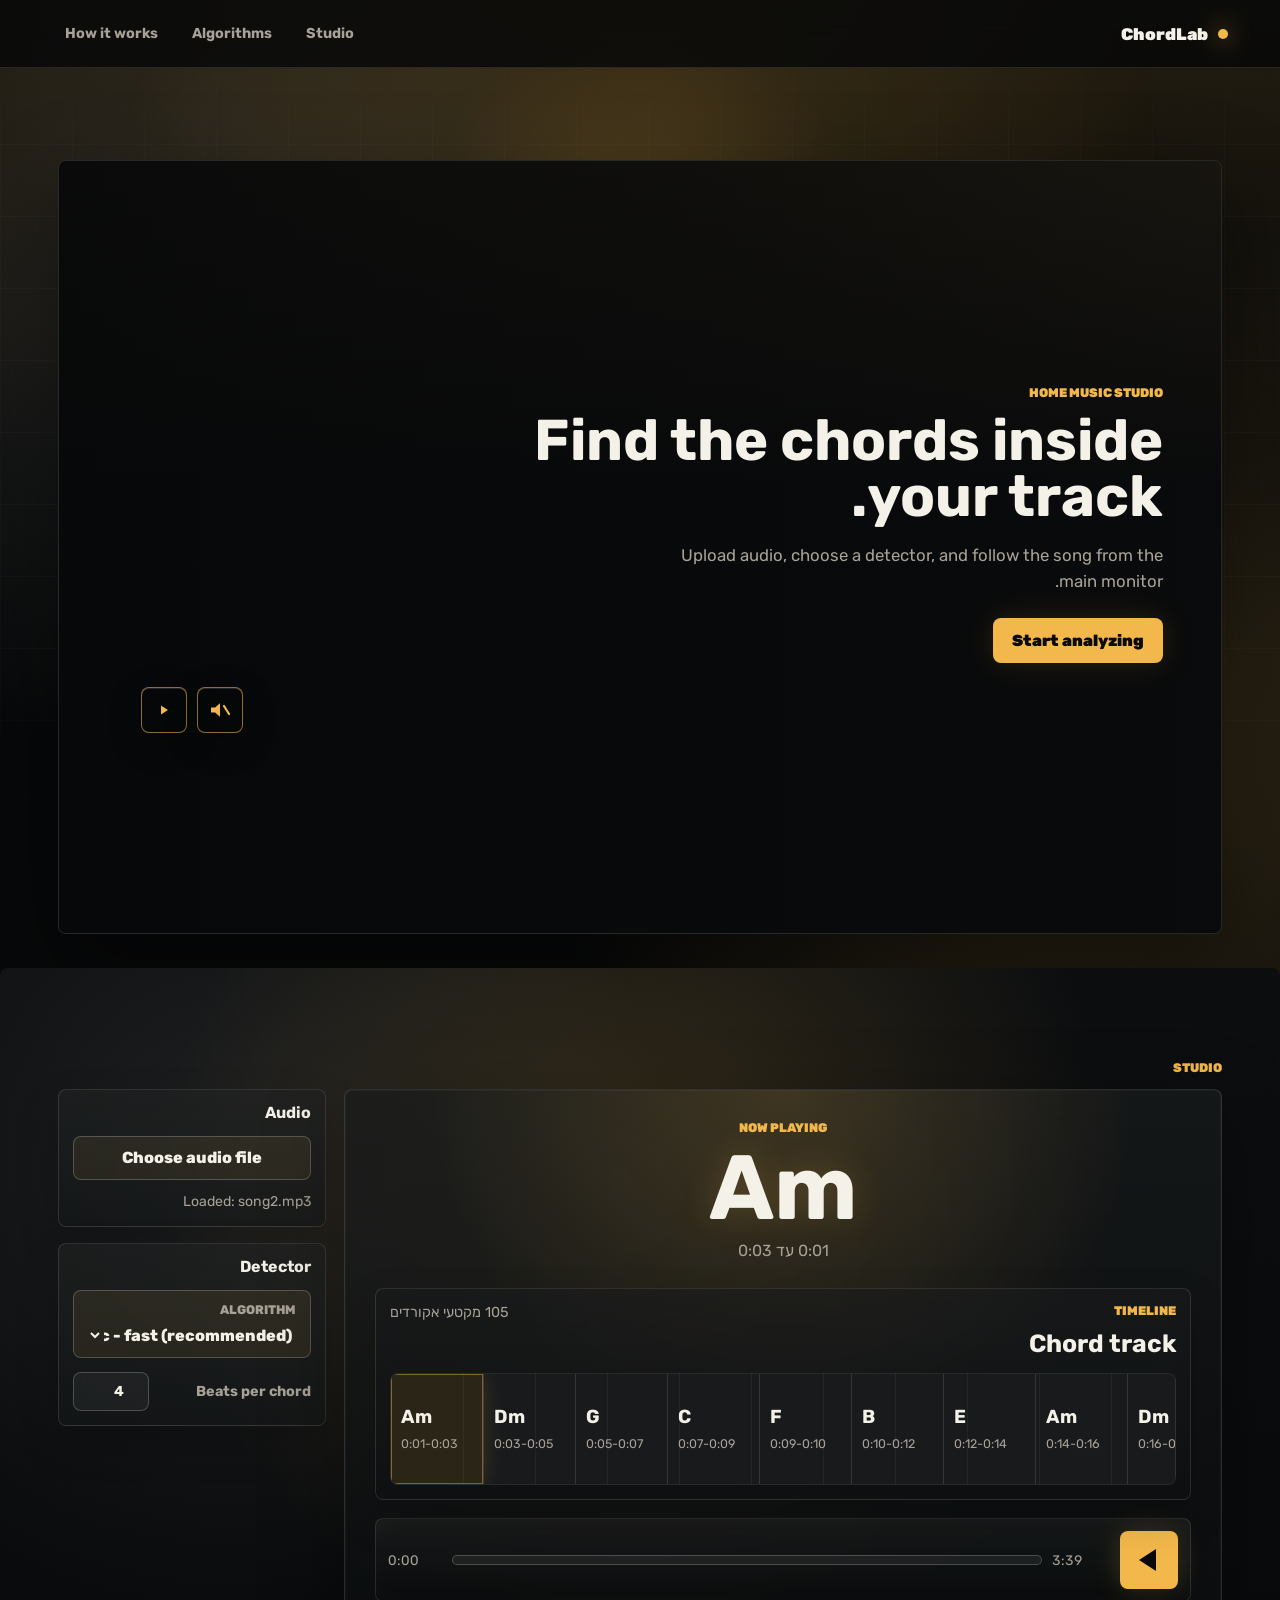
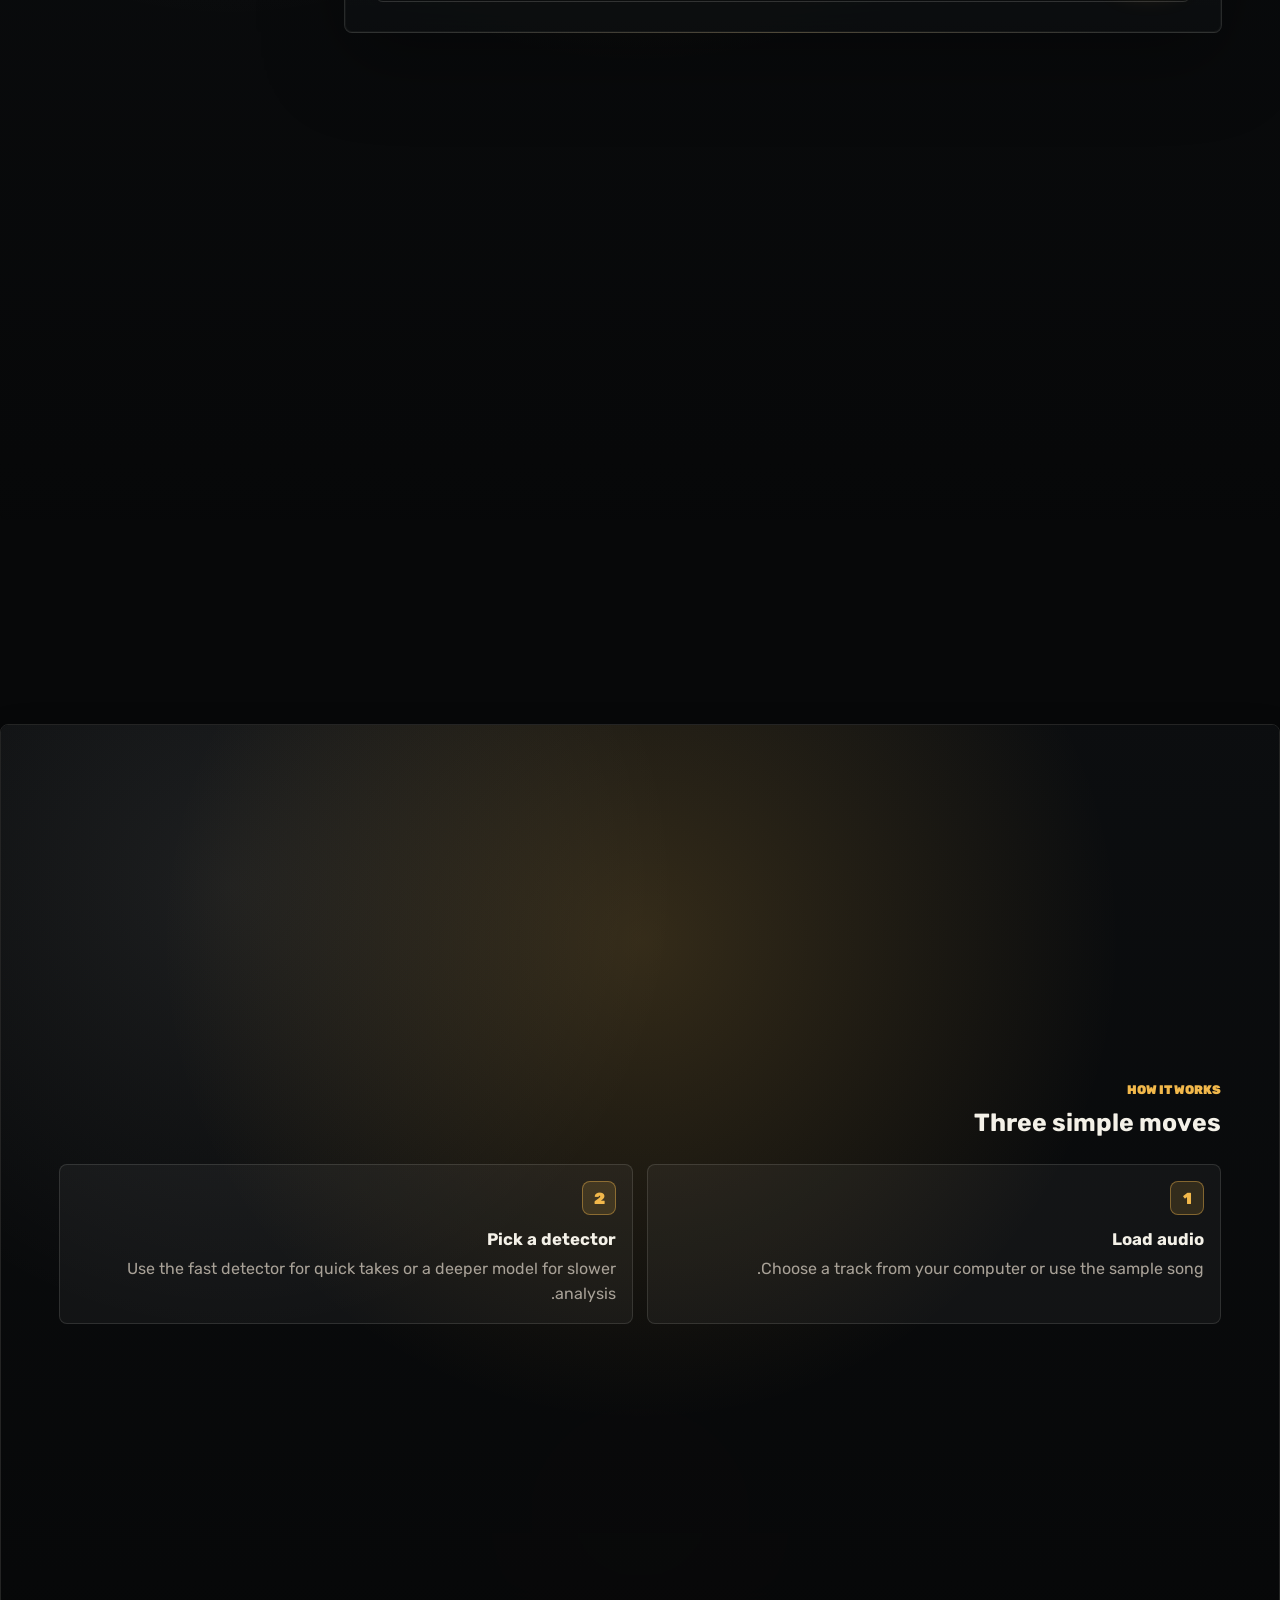
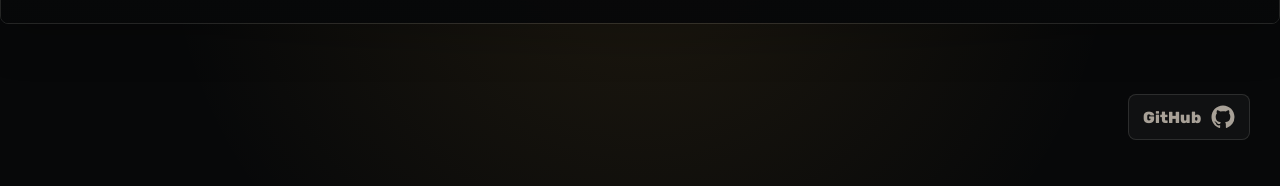
==== commit 1ca51944: "Refine analysis overlay and studio layout" ====
--- a/index.html
+++ b/index.html
@@ -94,6 +94,26 @@
                   <input id="beatsPerChord" type="number" min="1" max="16" step="1" value="4">
                 </label>
               </section>
+
+              <section id="analysisStatusCard" class="analysis-status-card" aria-labelledby="analysisStatusTitle" hidden>
+                <div class="analysis-status-head">
+                  <div>
+                    <p class="analysis-kicker">Uploading audio</p>
+                    <h2 id="analysisStatusTitle">Analyzing your track</h2>
+                  </div>
+                  <button id="analysisVideoMute" class="hero-icon-button analysis-sound-button" type="button" aria-label="Sound on">
+                    <span class="hero-video-sound-icon analysis-video-sound-icon" aria-hidden="true">
+                      <svg viewBox="0 0 24 24" focusable="false">
+                        <path class="sound-speaker" d="M3 9.5h4.1L12 5.3v13.4l-4.9-4.2H3z"></path>
+                        <path class="sound-wave sound-wave-inner" d="M15.1 8.6a4.8 4.8 0 0 1 0 6.8"></path>
+                        <path class="sound-wave sound-wave-outer" d="M17.8 5.9a8.6 8.6 0 0 1 0 12.2"></path>
+                        <path class="sound-slash" d="M16 8l5 8"></path>
+                      </svg>
+                    </span>
+                  </button>
+                </div>
+                <p>We are extracting chords and preparing the timeline for playback.</p>
+              </section>
             </aside>
 
             <section class="main-chord-display now-panel" aria-labelledby="currentChordLabel">
@@ -110,11 +130,6 @@
                   loop
                 ></video>
                 <div class="analysis-shade" aria-hidden="true"></div>
-                <div class="analysis-copy">
-                  <p class="analysis-kicker">Uploading audio</p>
-                  <h3>Analyzing your track</h3>
-                  <p>We are extracting chords and preparing the timeline for playback.</p>
-                </div>
               </div>
 
               <audio id="audio" preload="metadata" src="media/audio/song2.mp3"></audio>
@@ -173,11 +188,6 @@
               <h3>Pick a detector</h3>
               <p>Use the fast detector for quick takes or a deeper model for slower analysis.</p>
             </article>
-            <article>
-              <span>3</span>
-              <h3>Follow the song</h3>
-              <p>Play the track, watch the chord monitor, and scan the timeline.</p>
-            </article>
           </div>
         </section>
       </main>
--- a/style.css
+++ b/style.css
@@ -416,6 +416,7 @@
 
 .upload-card,
 .algorithm-selector,
+.analysis-status-card,
 .main-chord-display,
 .lyrics-panel,
 .timeline-panel,
@@ -431,13 +432,15 @@
 }
 
 .upload-card,
-.algorithm-selector {
+.algorithm-selector,
+.analysis-status-card {
   min-width: 0;
   padding: 14px;
 }
 
 .upload-card h2,
-.algorithm-selector h2 {
+.algorithm-selector h2,
+.analysis-status-card h2 {
   margin-bottom: 14px;
   color: var(--text);
   font-size: 1rem;
@@ -551,6 +554,39 @@
 .file-picker:focus-within {
   border-color: var(--accent-line);
   box-shadow: 0 0 0 3px var(--accent-soft);
+}
+
+.analysis-status-card[hidden] {
+  display: none;
+}
+
+.analysis-status-card {
+  display: grid;
+  gap: 14px;
+}
+
+.analysis-status-head {
+  display: flex;
+  align-items: flex-start;
+  justify-content: space-between;
+  gap: 12px;
+}
+
+.analysis-status-head h2 {
+  margin-bottom: 0;
+}
+
+.analysis-status-card p:last-child {
+  margin-bottom: 0;
+  color: var(--muted);
+  line-height: 1.6;
+}
+
+.analysis-sound-button {
+  flex: 0 0 auto;
+  width: 44px;
+  height: 44px;
+  box-shadow: 0 0 22px rgba(242, 184, 75, 0.18);
 }
 
 .main-chord-display {
@@ -608,9 +644,7 @@
   position: absolute;
   inset: 0;
   z-index: 6;
-  display: flex;
-  align-items: flex-end;
-  padding: 32px;
+  display: block;
   background: rgba(5, 7, 8, 0.3);
   isolation: isolate;
 }
@@ -641,35 +675,12 @@
     radial-gradient(circle at 50% 28%, rgba(242, 184, 75, 0.22), transparent 32rem);
 }
 
-.analysis-copy {
-  position: relative;
-  max-width: 440px;
-  padding: 24px;
-  border: 1px solid rgba(242, 184, 75, 0.32);
-  border-radius: 8px;
-  background: rgba(7, 8, 9, 0.42);
-  box-shadow: 0 18px 48px rgba(0, 0, 0, 0.28);
-  backdrop-filter: blur(10px);
-}
-
 .analysis-kicker {
   margin-bottom: 10px;
   color: var(--accent);
   font-size: 0.82rem;
   font-weight: 900;
   text-transform: uppercase;
-}
-
-.analysis-copy h3 {
-  margin-bottom: 10px;
-  font-size: 2.1rem;
-  line-height: 1;
-}
-
-.analysis-copy p:last-child {
-  margin-bottom: 0;
-  color: rgba(244, 241, 232, 0.82);
-  line-height: 1.6;
 }
 
 .main-chord-display.is-analyzing > :not(.analysis-animation) {
@@ -994,7 +1005,7 @@
 
 .flow-grid {
   display: grid;
-  grid-template-columns: repeat(3, 1fr);
+  grid-template-columns: repeat(2, minmax(0, 1fr));
   gap: 14px;
   margin-top: 18px;
 }
@@ -1048,8 +1059,8 @@
     flex-direction: column;
     justify-content: flex-start;
     gap: 14px;
-    min-height: 118vh;
-    padding-bottom: 220px;
+    min-height: 128vh;
+    padding-bottom: 360px;
   }
 
   main#top > .workspace > .section-kicker {
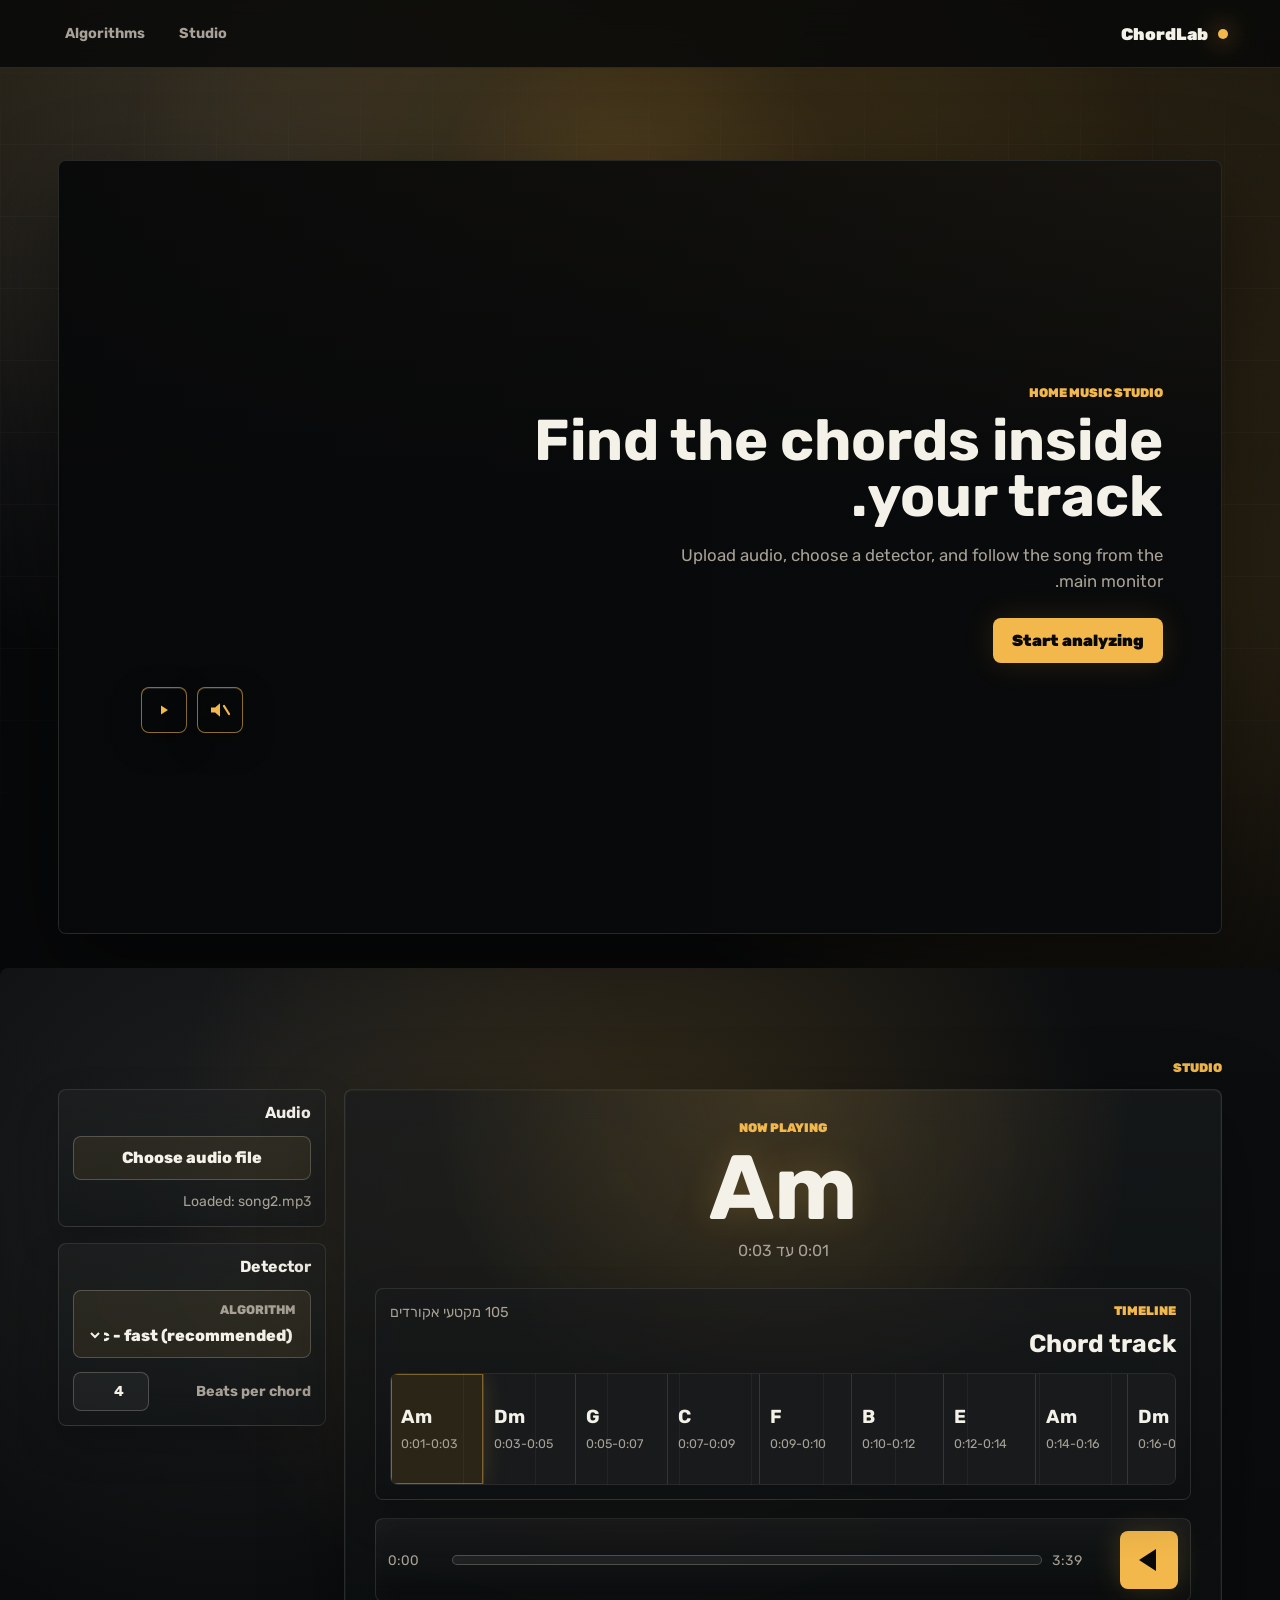
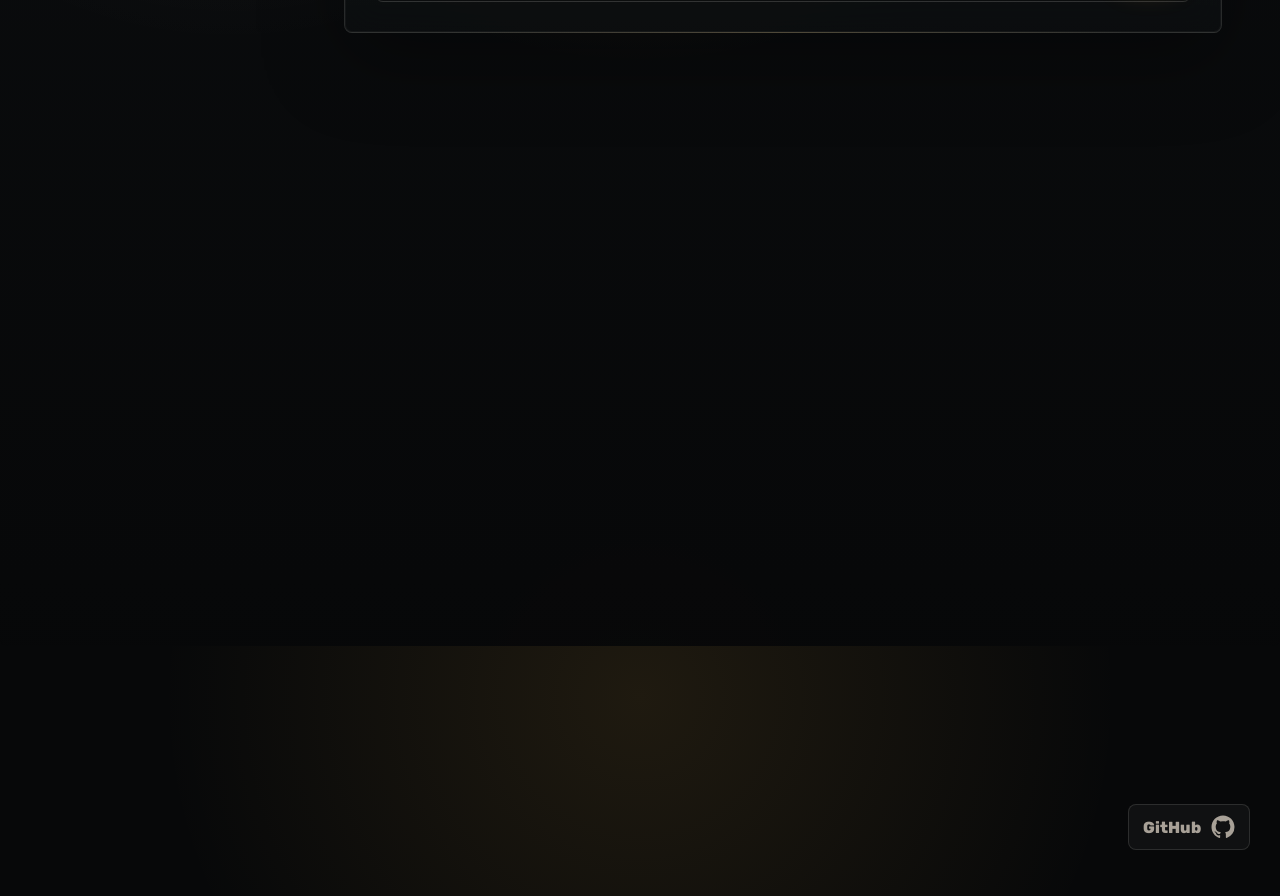
==== commit 34ec1d27: "Replace analysis card with video progress bar" ====
--- a/index.html
+++ b/index.html
@@ -25,7 +25,6 @@
         <nav aria-label="Main navigation">
           <a href="#workspace">Studio</a>
           <a href="algorithms.html">Algorithms</a>
-          <a href="#flow">How it works</a>
         </nav>
       </header>
 
@@ -95,25 +94,6 @@
                 </label>
               </section>
 
-              <section id="analysisStatusCard" class="analysis-status-card" aria-labelledby="analysisStatusTitle" hidden>
-                <div class="analysis-status-head">
-                  <div>
-                    <p class="analysis-kicker">Uploading audio</p>
-                    <h2 id="analysisStatusTitle">Analyzing your track</h2>
-                  </div>
-                  <button id="analysisVideoMute" class="hero-icon-button analysis-sound-button" type="button" aria-label="Sound on">
-                    <span class="hero-video-sound-icon analysis-video-sound-icon" aria-hidden="true">
-                      <svg viewBox="0 0 24 24" focusable="false">
-                        <path class="sound-speaker" d="M3 9.5h4.1L12 5.3v13.4l-4.9-4.2H3z"></path>
-                        <path class="sound-wave sound-wave-inner" d="M15.1 8.6a4.8 4.8 0 0 1 0 6.8"></path>
-                        <path class="sound-wave sound-wave-outer" d="M17.8 5.9a8.6 8.6 0 0 1 0 12.2"></path>
-                        <path class="sound-slash" d="M16 8l5 8"></path>
-                      </svg>
-                    </span>
-                  </button>
-                </div>
-                <p>We are extracting chords and preparing the timeline for playback.</p>
-              </section>
             </aside>
 
             <section class="main-chord-display now-panel" aria-labelledby="currentChordLabel">
@@ -130,6 +110,24 @@
                   loop
                 ></video>
                 <div class="analysis-shade" aria-hidden="true"></div>
+                <div class="analysis-progress-shell">
+                  <div class="analysis-progress-head">
+                    <p id="analysisProgressLabel">Loading</p>
+                    <button id="analysisVideoMute" class="hero-icon-button analysis-sound-button" type="button" aria-label="Sound on">
+                      <span class="hero-video-sound-icon analysis-video-sound-icon" aria-hidden="true">
+                        <svg viewBox="0 0 24 24" focusable="false">
+                          <path class="sound-speaker" d="M3 9.5h4.1L12 5.3v13.4l-4.9-4.2H3z"></path>
+                          <path class="sound-wave sound-wave-inner" d="M15.1 8.6a4.8 4.8 0 0 1 0 6.8"></path>
+                          <path class="sound-wave sound-wave-outer" d="M17.8 5.9a8.6 8.6 0 0 1 0 12.2"></path>
+                          <path class="sound-slash" d="M16 8l5 8"></path>
+                        </svg>
+                      </span>
+                    </button>
+                  </div>
+                  <div class="analysis-progress-track" aria-hidden="true">
+                    <span id="analysisProgressFill"></span>
+                  </div>
+                </div>
               </div>
 
               <audio id="audio" preload="metadata" src="media/audio/song2.mp3"></audio>
@@ -171,25 +169,6 @@
           <input id="lyricsFile" type="file" accept="application/json,.json">
           <div id="lyricsLine"></div>
         </div>
-
-        <section class="next-section" aria-hidden="true"></section>
-
-        <section id="flow" class="how-it-works flow-section" aria-label="How it works">
-          <div class="section-kicker">How it works</div>
-          <h2>Three simple moves</h2>
-          <div class="flow-grid">
-            <article>
-              <span>1</span>
-              <h3>Load audio</h3>
-              <p>Choose a track from your computer or use the sample song.</p>
-            </article>
-            <article>
-              <span>2</span>
-              <h3>Pick a detector</h3>
-              <p>Use the fast detector for quick takes or a deeper model for slower analysis.</p>
-            </article>
-          </div>
-        </section>
       </main>
     </div>
 
--- a/style.css
+++ b/style.css
@@ -373,16 +373,12 @@
   box-shadow: 0 0 42px rgba(242, 184, 75, 0.26);
 }
 
-.workspace,
-.next-section,
-.flow-section {
+.workspace {
   margin-top: 24px;
 }
 
 .hero,
-.workspace,
-.next-section,
-.flow-section {
+.workspace {
   scroll-margin-top: 86px;
 }
 
@@ -416,11 +412,9 @@
 
 .upload-card,
 .algorithm-selector,
-.analysis-status-card,
 .main-chord-display,
 .lyrics-panel,
 .timeline-panel,
-.next-section,
 .flow-section {
   border: 1px solid var(--line);
   border-radius: 8px;
@@ -432,15 +426,13 @@
 }
 
 .upload-card,
-.algorithm-selector,
-.analysis-status-card {
+.algorithm-selector {
   min-width: 0;
   padding: 14px;
 }
 
 .upload-card h2,
-.algorithm-selector h2,
-.analysis-status-card h2 {
+.algorithm-selector h2 {
   margin-bottom: 14px;
   color: var(--text);
   font-size: 1rem;
@@ -554,32 +546,6 @@
 .file-picker:focus-within {
   border-color: var(--accent-line);
   box-shadow: 0 0 0 3px var(--accent-soft);
-}
-
-.analysis-status-card[hidden] {
-  display: none;
-}
-
-.analysis-status-card {
-  display: grid;
-  gap: 14px;
-}
-
-.analysis-status-head {
-  display: flex;
-  align-items: flex-start;
-  justify-content: space-between;
-  gap: 12px;
-}
-
-.analysis-status-head h2 {
-  margin-bottom: 0;
-}
-
-.analysis-status-card p:last-child {
-  margin-bottom: 0;
-  color: var(--muted);
-  line-height: 1.6;
 }
 
 .analysis-sound-button {
@@ -644,7 +610,9 @@
   position: absolute;
   inset: 0;
   z-index: 6;
-  display: block;
+  display: flex;
+  align-items: flex-end;
+  padding: 24px;
   background: rgba(5, 7, 8, 0.3);
   isolation: isolate;
 }
@@ -675,12 +643,61 @@
     radial-gradient(circle at 50% 28%, rgba(242, 184, 75, 0.22), transparent 32rem);
 }
 
+.analysis-progress-shell {
+  position: relative;
+  width: min(520px, 100%);
+  margin-inline: auto;
+  padding: 16px 18px 18px;
+  border: 1px solid rgba(242, 184, 75, 0.28);
+  border-radius: 8px;
+  background: rgba(7, 8, 9, 0.4);
+  box-shadow: 0 18px 42px rgba(0, 0, 0, 0.24);
+  backdrop-filter: blur(10px);
+}
+
 .analysis-kicker {
   margin-bottom: 10px;
   color: var(--accent);
   font-size: 0.82rem;
   font-weight: 900;
   text-transform: uppercase;
+}
+
+.analysis-progress-head {
+  display: flex;
+  align-items: center;
+  justify-content: space-between;
+  gap: 12px;
+  margin-bottom: 12px;
+}
+
+#analysisProgressLabel {
+  margin-bottom: 0;
+  color: var(--text);
+  font-size: 0.92rem;
+  font-weight: 900;
+  text-transform: uppercase;
+}
+
+.analysis-progress-track {
+  display: block;
+  width: 100%;
+  height: 24px;
+  overflow: hidden;
+  border: 1px solid rgba(244, 241, 232, 0.38);
+  border-radius: 999px;
+  background: rgba(7, 8, 9, 0.86);
+  box-shadow: inset 0 0 0 1px rgba(255, 255, 255, 0.04);
+}
+
+#analysisProgressFill {
+  display: block;
+  width: 0%;
+  height: 100%;
+  border-radius: inherit;
+  background: linear-gradient(90deg, #f2b84b, #ffcf72);
+  box-shadow: 0 0 26px rgba(242, 184, 75, 0.32);
+  transition: width 240ms ease;
 }
 
 .main-chord-display.is-analyzing > :not(.analysis-animation) {
@@ -956,27 +973,6 @@
   text-align: right;
 }
 
-.next-section,
-.flow-section {
-  padding: 22px;
-}
-
-.next-section {
-  min-height: 180px;
-  padding: 0;
-  border: 0;
-  background: transparent;
-  box-shadow: none;
-  backdrop-filter: none;
-}
-
-.up-next {
-  display: grid;
-  grid-template-columns: repeat(auto-fit, minmax(130px, 1fr));
-  gap: 12px;
-}
-
-.next-card,
 .flow-grid article {
   min-height: 84px;
   padding: 16px;
@@ -985,51 +981,6 @@
   background: rgba(255, 255, 255, 0.045);
 }
 
-.next-card strong {
-  display: block;
-  margin-bottom: 5px;
-  color: var(--text);
-  font-size: 1.45rem;
-}
-
-.next-card span {
-  display: inline-block;
-  color: var(--muted);
-  font-size: 0.88rem;
-  direction: ltr;
-}
-
-.flow-section {
-  margin-bottom: 52px;
-}
-
-.flow-grid {
-  display: grid;
-  grid-template-columns: repeat(2, minmax(0, 1fr));
-  gap: 14px;
-  margin-top: 18px;
-}
-
-.flow-grid article span {
-  display: inline-flex;
-  width: 34px;
-  height: 34px;
-  align-items: center;
-  justify-content: center;
-  margin-bottom: 14px;
-  border: 1px solid var(--accent-line);
-  border-radius: 8px;
-  background: var(--accent-soft);
-  color: var(--accent);
-  font-weight: 900;
-}
-
-.flow-grid p {
-  margin-bottom: 0;
-  color: var(--muted);
-  line-height: 1.55;
-}
-
 @media (min-width: 861px) {
   main#top {
     width: 100%;
@@ -1037,8 +988,7 @@
   }
 
   main#top > .hero,
-  main#top > .workspace,
-  main#top > .flow-section {
+  main#top > .workspace {
     position: sticky;
     isolation: isolate;
     top: 0;
@@ -1059,8 +1009,8 @@
     flex-direction: column;
     justify-content: flex-start;
     gap: 14px;
-    min-height: 128vh;
-    padding-bottom: 360px;
+    min-height: 142vh;
+    padding-bottom: 460px;
   }
 
   main#top > .workspace > .section-kicker {
@@ -1070,13 +1020,6 @@
   main#top > .workspace .studio-workspace-grid {
     flex: 0 1 auto;
     max-height: none;
-  }
-
-  main#top > .flow-section {
-    z-index: 3;
-    display: flex;
-    flex-direction: column;
-    justify-content: center;
   }
 
   .hero-copy {
@@ -1087,18 +1030,15 @@
   }
 
   .hero-copy,
-  main#top > .workspace,
-  main#top > .flow-section {
+  main#top > .workspace {
     overflow: hidden;
   }
 
-  main#top > .workspace,
-  main#top > .flow-section {
+  main#top > .workspace {
     background: transparent;
   }
 
-  main#top > .workspace::before,
-  main#top > .flow-section::before {
+  main#top > .workspace::before {
     position: absolute;
     inset: 0;
     z-index: -1;
@@ -1235,7 +1175,7 @@
   position: relative;
   z-index: 1;
   width: min(1220px, calc(100% - 32px));
-  margin: 0 auto 28px;
+  margin: 140px auto 28px;
   padding: 18px 0;
   color: var(--muted);
 }
@@ -1370,9 +1310,7 @@
     grid-template-columns: 1fr;
   }
 
-  .main-chord-display,
-  .next-section,
-  .flow-section {
+  .main-chord-display {
     padding: 16px;
   }
 
@@ -1408,10 +1346,6 @@
 
   .section-heading p {
     margin-top: 8px;
-  }
-
-  .flow-grid {
-    grid-template-columns: 1fr;
   }
 
   .algorithm-hero,
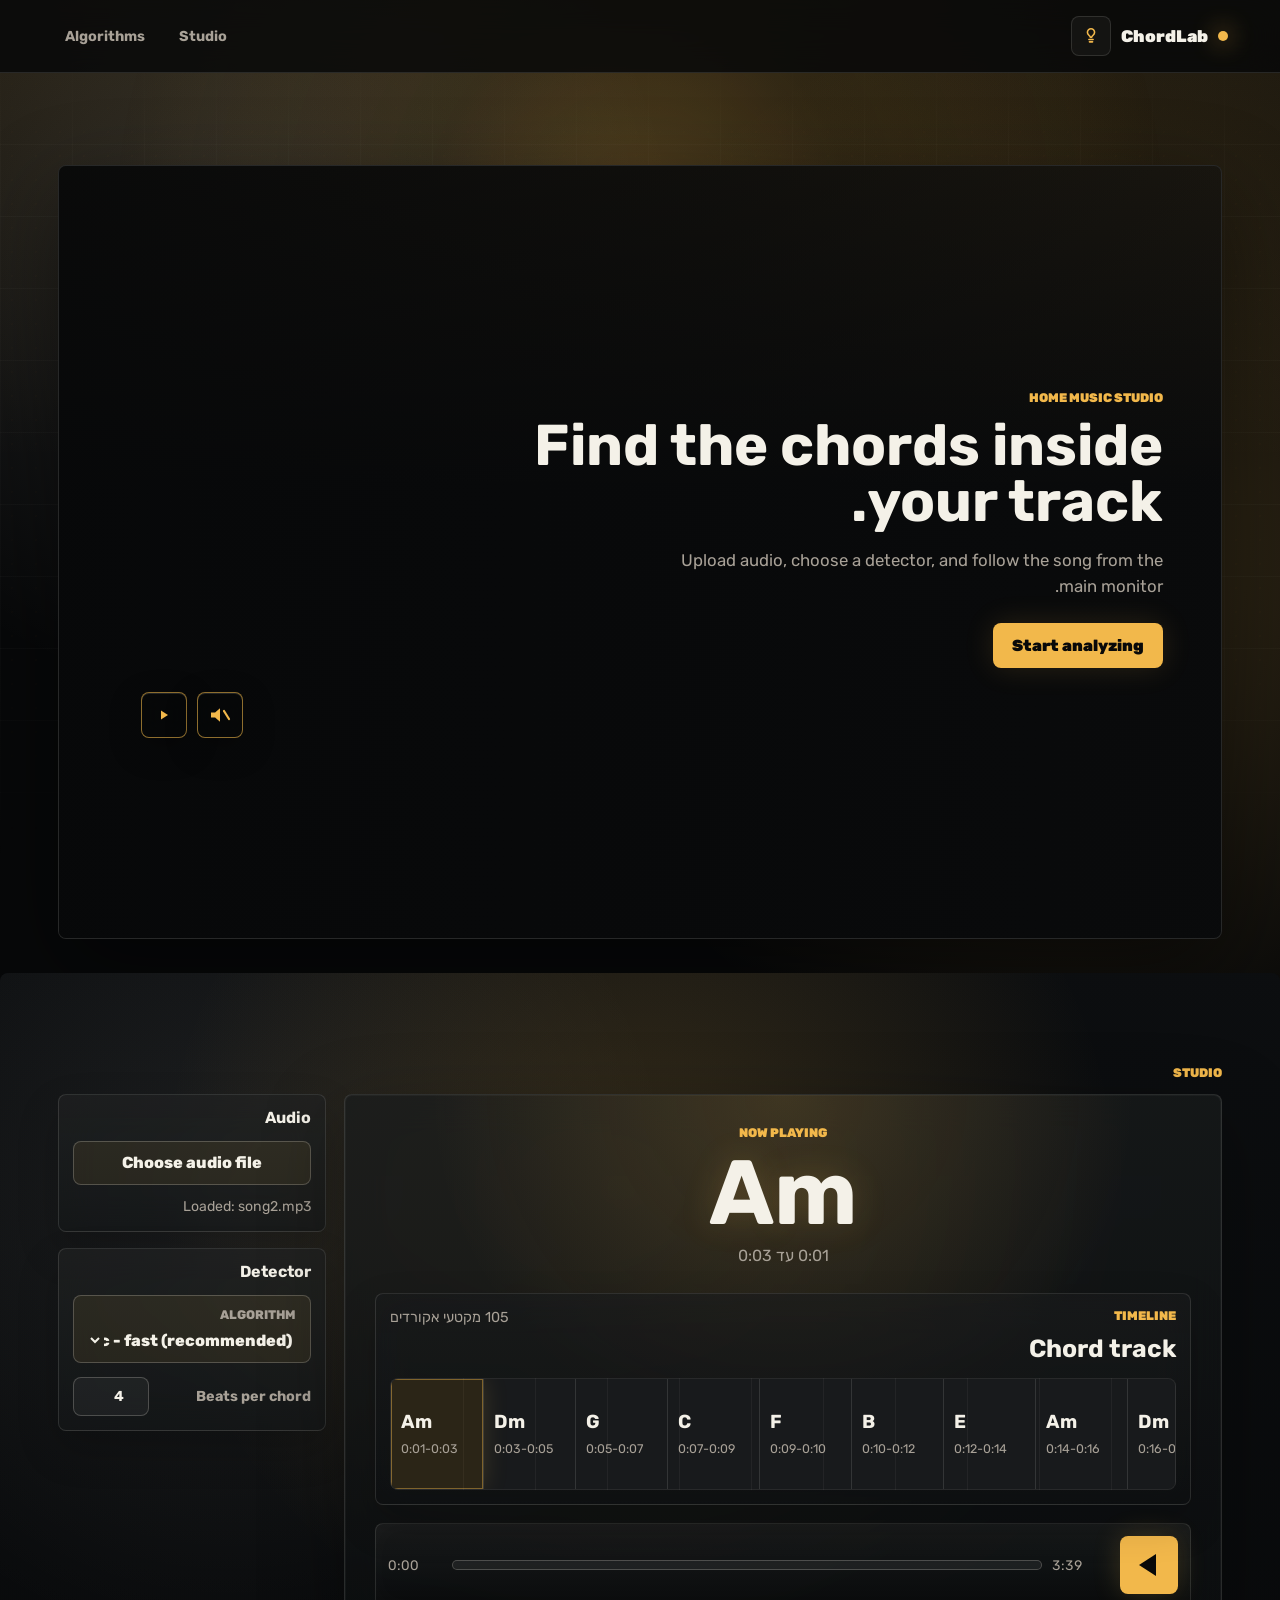
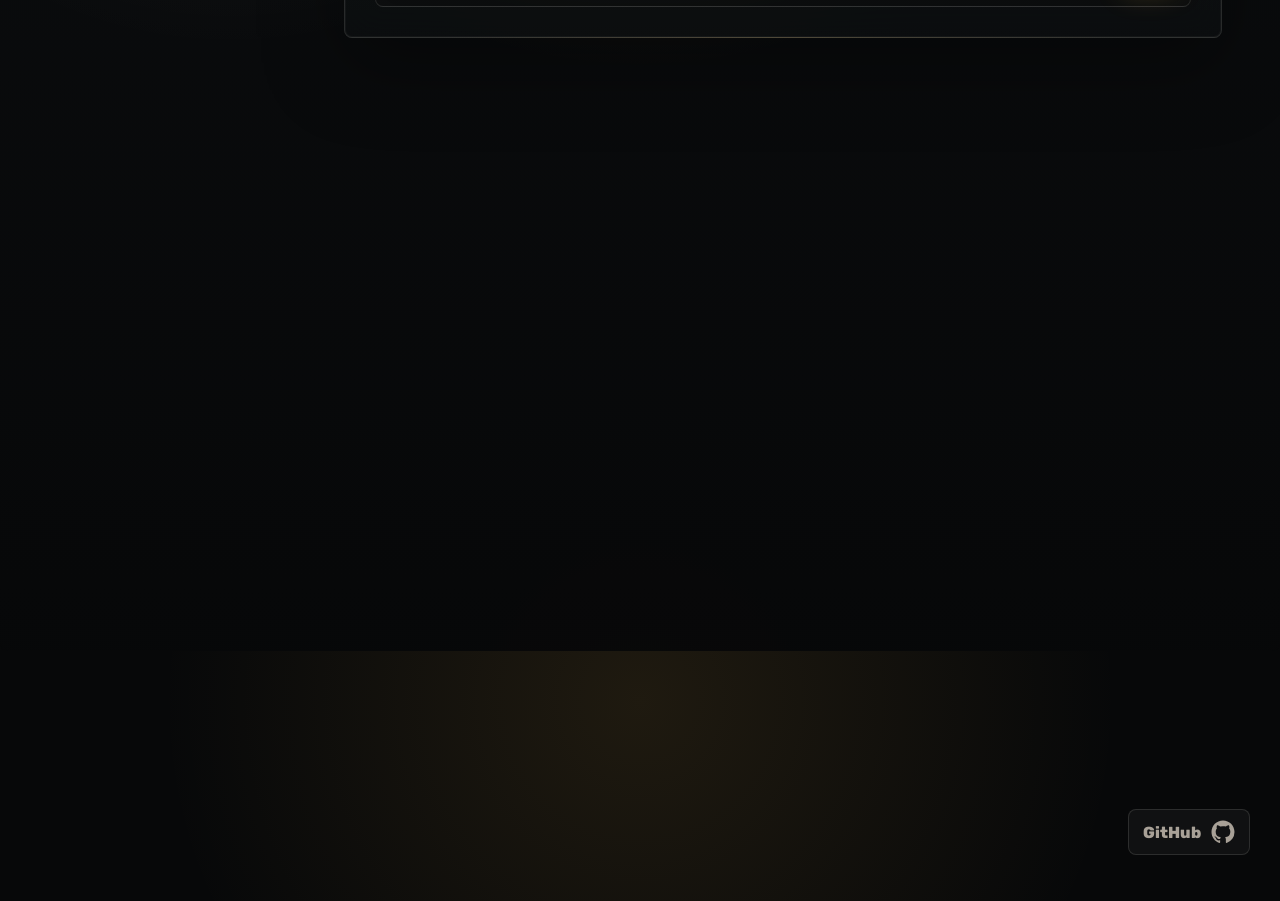
==== commit ead97994: "Add light theme toggle" ====
--- a/index.html
+++ b/index.html
@@ -11,6 +11,10 @@
       if (location.hash) {
         history.replaceState(null, "", location.pathname + location.search);
       }
+      const savedTheme = localStorage.getItem("chordlab-theme");
+      if (savedTheme === "light") {
+        document.documentElement.dataset.theme = "light";
+      }
       scrollTo(0, 0);
     </script>
     <link rel="preconnect" href="https://fonts.googleapis.com">
@@ -21,7 +25,18 @@
   <body>
     <div class="studio-layout">
       <header class="top-bar site-header">
-        <a class="brand" href="#top">ChordLab</a>
+        <div class="header-brand">
+          <a class="brand" href="#top">ChordLab</a>
+          <button id="themeToggle" class="theme-toggle" type="button" aria-label="Switch to light mode" aria-pressed="false">
+            <span class="theme-toggle-icon" aria-hidden="true">
+              <svg viewBox="0 0 24 24" focusable="false">
+                <path d="M12 3.2a4.3 4.3 0 0 1 4.3 4.3c0 1.5-.8 2.7-1.8 3.6-.9.8-1.6 1.5-1.8 2.4h-1.4c-.2-.9-.9-1.6-1.8-2.4-1-.9-1.8-2.1-1.8-3.6A4.3 4.3 0 0 1 12 3.2Z"></path>
+                <path d="M9.5 16.2h5"></path>
+                <path d="M10.1 19h3.8"></path>
+              </svg>
+            </span>
+          </button>
+        </div>
         <nav aria-label="Main navigation">
           <a href="#workspace">Studio</a>
           <a href="algorithms.html">Algorithms</a>
@@ -181,6 +196,28 @@
       </a>
     </footer>
 
+    <script>
+      (() => {
+        const themeToggle = document.querySelector("#themeToggle");
+        if (!themeToggle) return;
+
+        const applyTheme = (theme) => {
+          document.documentElement.dataset.theme = theme;
+          const isLight = theme === "light";
+          themeToggle.setAttribute("aria-pressed", String(isLight));
+          themeToggle.setAttribute("aria-label", isLight ? "Switch to dark mode" : "Switch to light mode");
+        };
+
+        applyTheme(document.documentElement.dataset.theme === "light" ? "light" : "dark");
+
+        themeToggle.addEventListener("click", () => {
+          const nextTheme = document.documentElement.dataset.theme === "light" ? "dark" : "light";
+          localStorage.setItem("chordlab-theme", nextTheme);
+          applyTheme(nextTheme);
+        });
+      })();
+    </script>
+
     <script src="app.js?v=organized-paths-1"></script>
   </body>
 </html>
--- a/style.css
+++ b/style.css
@@ -16,6 +16,22 @@
   --cursor-y: 24vh;
 }
 
+:root[data-theme="light"] {
+  --bg: #f5f1e8;
+  --panel: #fffaf0;
+  --panel-2: #fffdf7;
+  --panel-3: #f3ecdf;
+  --text: #161413;
+  --muted: #6f655c;
+  --soft: #91857a;
+  --line: rgba(22, 20, 19, 0.12);
+  --line-strong: rgba(22, 20, 19, 0.2);
+  --accent: #f2b84b;
+  --accent-soft: rgba(242, 184, 75, 0.18);
+  --accent-line: rgba(242, 184, 75, 0.5);
+  --shadow: 0 24px 70px rgba(112, 84, 36, 0.12);
+}
+
 * {
   box-sizing: border-box;
 }
@@ -36,6 +52,15 @@
     var(--bg);
   color: var(--text);
   font-family: "Rubik", Arial, "Noto Sans Hebrew", sans-serif;
+}
+
+:root[data-theme="light"] body {
+  background:
+    radial-gradient(circle at 18% 10%, rgba(242, 184, 75, 0.14), transparent 28rem),
+    radial-gradient(circle at 84% 22%, rgba(255, 216, 133, 0.26), transparent 34rem),
+    radial-gradient(circle at 50% 92%, rgba(242, 184, 75, 0.14), transparent 30rem),
+    linear-gradient(180deg, rgba(242, 184, 75, 0.1), transparent 460px),
+    var(--bg);
 }
 
 body::before,
@@ -60,6 +85,17 @@
   transition: opacity 180ms ease;
 }
 
+:root[data-theme="light"] body::before {
+  background:
+    radial-gradient(
+      circle at var(--cursor-x) var(--cursor-y),
+      rgba(242, 184, 75, 0.2),
+      rgba(242, 184, 75, 0.08) 13rem,
+      transparent 34rem
+    ),
+    radial-gradient(circle at 46% 86%, rgba(255, 255, 255, 0.5), transparent 26rem);
+}
+
 body::after {
   background-image:
     linear-gradient(rgba(244, 241, 232, 0.04) 1px, transparent 1px),
@@ -69,6 +105,14 @@
   -webkit-mask-image: linear-gradient(180deg, transparent, #000 18%, #000 72%, transparent);
   mask-image: linear-gradient(180deg, transparent, #000 18%, #000 72%, transparent);
   opacity: 0.72;
+}
+
+:root[data-theme="light"] body::after {
+  background-image:
+    linear-gradient(rgba(22, 20, 19, 0.05) 1px, transparent 1px),
+    linear-gradient(90deg, rgba(22, 20, 19, 0.04) 1px, transparent 1px),
+    radial-gradient(circle at center, rgba(242, 184, 75, 0.12), transparent 1px);
+  opacity: 0.42;
 }
 
 body::selection {
@@ -115,6 +159,17 @@
   backdrop-filter: blur(16px);
 }
 
+:root[data-theme="light"] .site-header,
+:root[data-theme="light"] .top-bar {
+  background: rgba(255, 249, 239, 0.86);
+}
+
+.header-brand {
+  display: inline-flex;
+  align-items: center;
+  gap: 10px;
+}
+
 .brand {
   display: inline-flex;
   align-items: center;
@@ -133,6 +188,41 @@
   border-radius: 50%;
   background: var(--accent);
   box-shadow: 0 0 24px var(--accent);
+}
+
+.theme-toggle {
+  display: inline-grid;
+  width: 40px;
+  height: 40px;
+  place-items: center;
+  padding: 0;
+  border: 1px solid var(--line);
+  border-radius: 8px;
+  background: rgba(255, 255, 255, 0.04);
+  color: var(--accent);
+  cursor: pointer;
+  transition: border-color 160ms ease, background 160ms ease, transform 160ms ease, color 160ms ease;
+}
+
+.theme-toggle:hover {
+  transform: translateY(-1px);
+  border-color: var(--accent-line);
+  background: var(--accent-soft);
+}
+
+.theme-toggle-icon,
+.theme-toggle-icon svg {
+  display: block;
+  width: 20px;
+  height: 20px;
+}
+
+.theme-toggle-icon svg {
+  fill: none;
+  stroke: currentColor;
+  stroke-linecap: round;
+  stroke-linejoin: round;
+  stroke-width: 1.9;
 }
 
 nav {
@@ -180,6 +270,10 @@
   background: #0a0b0c;
 }
 
+:root[data-theme="light"] .hero-copy {
+  background: #f3ecdf;
+}
+
 .hero-video,
 .hero-shade {
   position: absolute;
@@ -201,6 +295,12 @@
     linear-gradient(90deg, rgba(7, 8, 9, 0.88), rgba(7, 8, 9, 0.58) 56%, rgba(7, 8, 9, 0.2)),
     linear-gradient(180deg, rgba(242, 184, 75, 0.08), transparent 42%);
   pointer-events: none;
+}
+
+:root[data-theme="light"] .hero-shade {
+  background:
+    linear-gradient(90deg, rgba(245, 241, 232, 0.92), rgba(245, 241, 232, 0.58) 56%, rgba(245, 241, 232, 0.18)),
+    linear-gradient(180deg, rgba(242, 184, 75, 0.08), transparent 42%);
 }
 
 .hero-copy > :not(.hero-video):not(.hero-shade) {
@@ -423,6 +523,21 @@
     rgba(14, 16, 18, 0.64);
   box-shadow: 0 18px 42px rgba(0, 0, 0, 0.18);
   backdrop-filter: blur(18px);
+}
+
+:root[data-theme="light"] .upload-card,
+:root[data-theme="light"] .algorithm-selector,
+:root[data-theme="light"] .main-chord-display,
+:root[data-theme="light"] .lyrics-panel,
+:root[data-theme="light"] .timeline-panel,
+:root[data-theme="light"] .flow-section,
+:root[data-theme="light"] .algorithm-hero,
+:root[data-theme="light"] .algorithm-card,
+:root[data-theme="light"] .algorithm-summary {
+  background:
+    linear-gradient(180deg, rgba(255, 255, 255, 0.9), rgba(255, 253, 247, 0.82)),
+    rgba(255, 251, 242, 0.92);
+  box-shadow: 0 18px 42px rgba(112, 84, 36, 0.12);
 }
 
 .upload-card,
@@ -575,6 +690,13 @@
     0 26px 80px rgba(0, 0, 0, 0.34);
 }
 
+:root[data-theme="light"] .main-chord-display {
+  background:
+    radial-gradient(circle at 50% 0%, rgba(242, 184, 75, 0.18), transparent 22rem),
+    linear-gradient(180deg, rgba(255, 255, 255, 0.92), rgba(255, 249, 239, 0.84)),
+    rgba(255, 248, 238, 0.96);
+}
+
 .main-chord-display.is-analyzing {
   border-color: var(--accent-line);
   box-shadow:
@@ -926,6 +1048,18 @@
     #0b0d0f;
   scrollbar-color: var(--accent) rgba(255, 255, 255, 0.08);
   direction: ltr;
+}
+
+:root[data-theme="light"] .timeline {
+  background:
+    repeating-linear-gradient(
+      90deg,
+      rgba(22, 20, 19, 0.06) 0,
+      rgba(22, 20, 19, 0.06) 1px,
+      transparent 1px,
+      transparent 72px
+    ),
+    #fffaf2;
 }
 
 .segment {
@@ -945,6 +1079,10 @@
   transition: background 140ms ease, color 140ms ease, box-shadow 140ms ease;
 }
 
+:root[data-theme="light"] .segment {
+  background: rgba(22, 20, 19, 0.035);
+}
+
 .segment:first-child {
   border-inline-start: 0;
 }
@@ -1194,6 +1332,11 @@
   transition: border-color 160ms ease, color 160ms ease;
 }
 
+:root[data-theme="light"] .github-link,
+:root[data-theme="light"] .theme-toggle {
+  background: rgba(22, 20, 19, 0.03);
+}
+
 .github-link:hover {
   border-color: var(--accent-line);
   color: var(--text);
